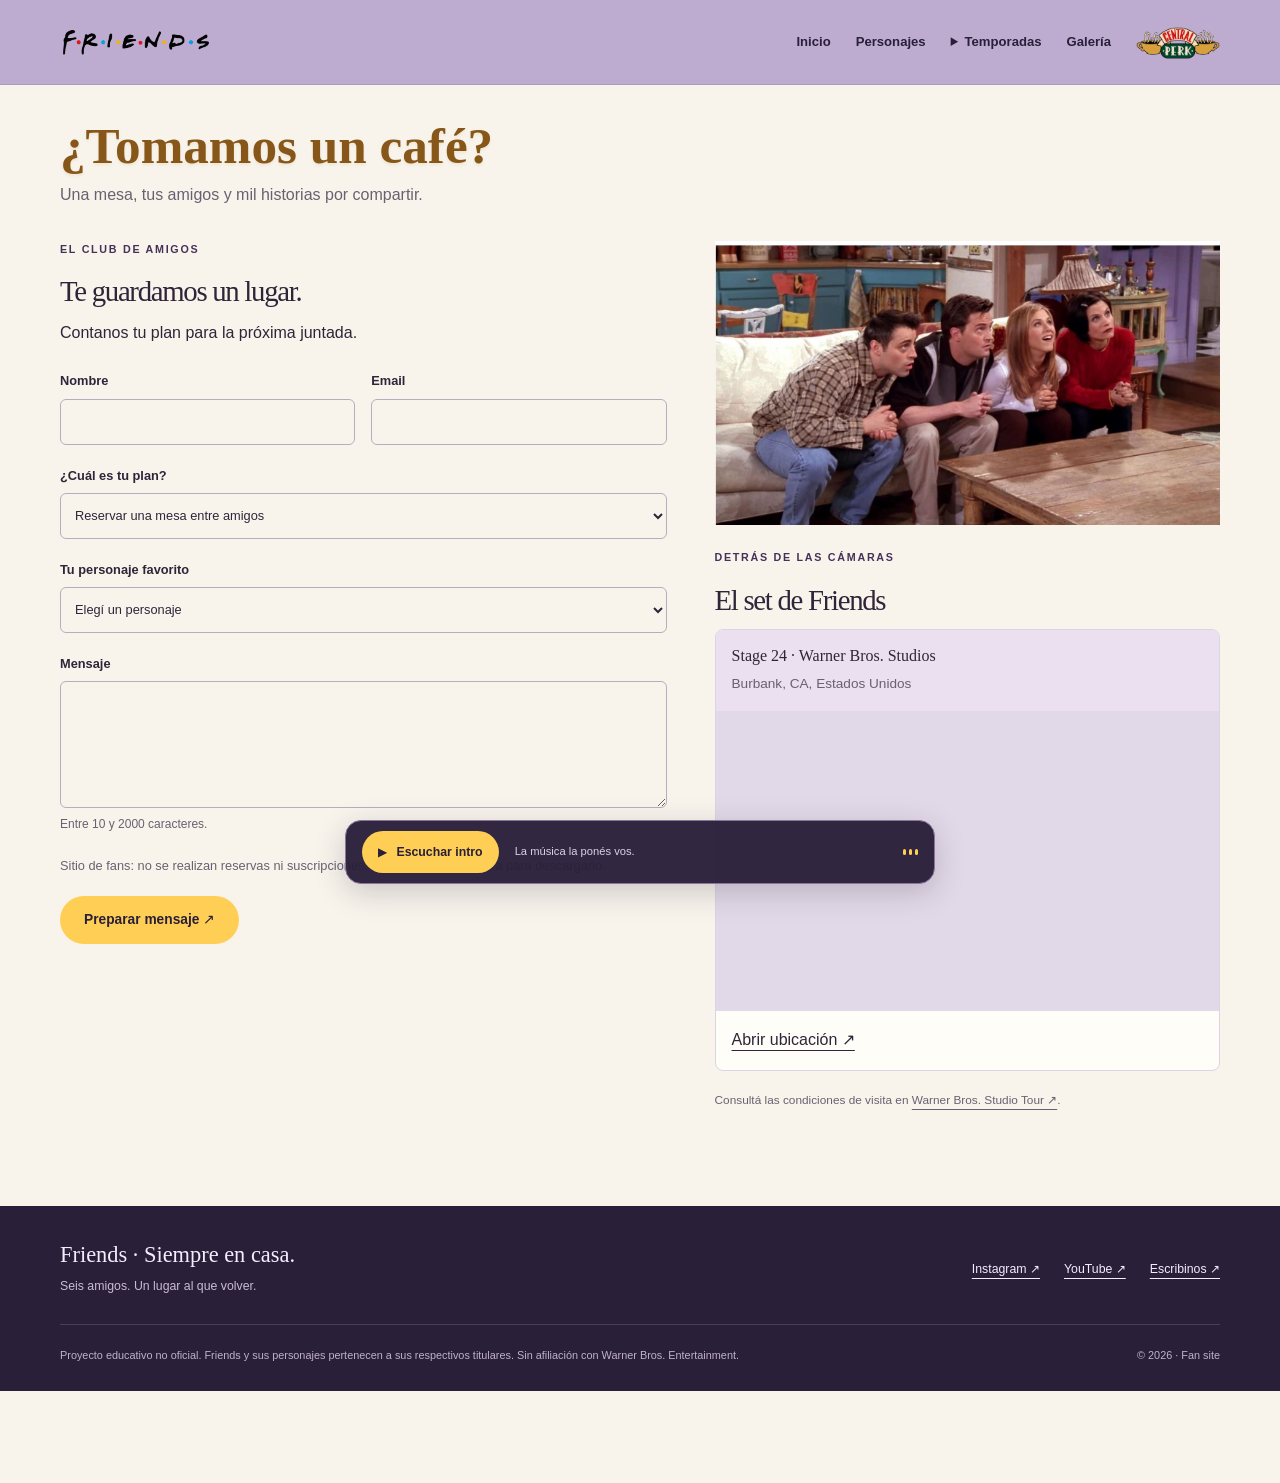
==== contacto.html @ 4688b2fb "Primera version de la pagina Friends" ====
<!doctype html>
<html lang="es-AR">
<head>
<meta charset="UTF-8">
<meta name="viewport" content="width=device-width, initial-scale=1">
<meta name="theme-color" content="#291f39">
<title>¿Tomamos un café? | Friends</title>
<link rel="stylesheet" href="css/estilos.css">
<script defer src="js/data.js"></script>
<script defer src="js/hero.js"></script>
<script defer src="js/gallery.js"></script>
<script defer src="js/cafe.js"></script>
<script defer src="js/audio.js"></script>
<script defer src="js/main.js"></script>
<script defer src="js/script.js"></script>
</head>
<body>
<div class="app ">
<a class="skip-link" href="#contenido">Saltar al contenido</a>
<header class="site-header">
<div class="container header-inner">
<a class="brand" href="index.html" aria-label="Friends, ir al inicio">
<img src="img/home/friends-logo.png" width="2048" height="800" alt="Friends"/>
</a>
<nav id="navegacion" class="navigation " aria-label="Navegación principal">
<a href="index.html">Inicio</a>
<a href="personajes.html">Personajes</a>
<a href="temporadas.html">Temporadas</a>
<a href="galeria.html">Galería</a>
<a class="cafe-nav-link" href="cafe.html" aria-label="Central Perk: ¿Tomamos un café?" aria-current="page">
<img src="img/home/central-perk.png" width="1760" height="880" alt="Central Perk">
</a>
</nav>
<button class="menu-toggle" type="button" aria-label="Abrir menú" aria-expanded="false" aria-controls="navegacion">☰</button>
</div>
</header>
<main id="contenido" tabindex="-1">
<div class="cafe-page container">
<header class="cafe-heading">
<div><h1 id="cafe-title">¿Tomamos un café?</h1>
<p>Una mesa, tus amigos y mil historias por compartir.</p></div>
</header>
<div class="cafe-split">
<section class="club-section" id="formulario" aria-labelledby="form-title">
<span class="eyebrow">El club de amigos</span>
<h2 id="form-title">Te guardamos un lugar.</h2>
<p>Contanos tu plan para la próxima juntada.</p>
<form class="contact-form">
<div class="form-row">
<div class="field"><label for="nombre">Nombre</label><input id="nombre" name="nombre" required minlength="2" maxlength="80" autocomplete="given-name"></div>
<div class="field"><label for="email">Email</label><input id="email" name="email" type="email" required maxlength="150" autocomplete="email"></div>
</div>
<div class="field"><label for="plan">¿Cuál es tu plan?</label>
<select id="plan" name="plan"><option>Reservar una mesa entre amigos</option><option>Sumarme al club de amigos</option><option>Hacer una consulta</option></select></div>
<div class="field"><label for="personaje">Tu personaje favorito</label>
<select id="personaje" name="personaje"><option value="">Elegí un personaje</option><option>Rachel</option><option>Monica</option><option>Phoebe</option><option>Joey</option><option>Chandler</option><option>Ross</option></select></div>
<div class="field"><label for="mensaje">Mensaje</label><textarea id="mensaje" name="mensaje" required minlength="10" maxlength="2000" rows="5" aria-describedby="message-help"></textarea>
<span id="message-help" class="small">Entre 10 y 2000 caracteres.</span></div>
<p class="club-note">Sitio de fans: no se realizan reservas ni suscripciones. Tu mensaje se prepara para descargarlo.</p>
<button class="button" type="submit">Preparar mensaje ↗</button>
<div class="form-status" role="status" tabindex="-1"></div>
</form>
</section>
<aside class="studio-section" aria-labelledby="locations-title">
<figure class="studio-photo"><img src="img/galeria/05-grupo-en-sillon.webp" alt="Los amigos reunidos en el sillón de Central Perk"></figure>
<span class="eyebrow">Detrás de las cámaras</span>
<h2 id="locations-title">El set de Friends</h2>
<div class="map-panel">
<div class="map-heading"><h3>Stage 24 · Warner Bros. Studios</h3><address>Burbank, CA, Estados Unidos</address></div>
<div class="map-embed"><iframe title="Ubicación de Stage 24, Warner Bros. Studios, Burbank" src="https://maps.google.com/maps?q=Stage%2024%20Warner%20Bros.%20Studios%20Burbank%20California&amp;output=embed" height="300" loading="lazy" referrerpolicy="no-referrer-when-downgrade" allowfullscreen></iframe></div>
<div class="map-details"><a href="https://www.google.com/maps/search/?api=1&amp;query=Stage%2024%20Warner%20Bros.%20Studios%20Burbank%20California" target="_blank" rel="noopener noreferrer">Abrir ubicación ↗</a></div>
</div>
<p class="source-note">Consultá las condiciones de visita en <a href="https://www.wbstudiotour.com/" target="_blank" rel="noopener noreferrer">Warner Bros. Studio Tour ↗</a>.</p>
</aside>
</div>
</div>
</main>
<footer class="site-footer">
<div class="container">
<div class="footer-top">
<div>
<p class="site-name">Friends · Siempre en casa.</p>
<p>Seis amigos. Un lugar al que volver.</p>
</div>
<div class="socials" aria-label="Redes sociales">
<a href="https://www.instagram.com/friends/" target="_blank" rel="noopener noreferrer">Instagram ↗</a>
<a href="https://www.youtube.com/@Friends" target="_blank" rel="noopener noreferrer">YouTube ↗</a>
<a href="cafe.html#formulario">Escribinos ↗</a>
</div>
</div>
<div class="footer-bottom">
<p>Proyecto educativo no oficial. Friends y sus personajes pertenecen a sus respectivos titulares. Sin afiliación con Warner Bros. Entertainment.</p>
<span>© 2026 · Fan site</span>
</div>
</div>
</footer>
<aside class="global-player" aria-label="Música de Friends">
<button id="audio-toggle" type="button" aria-pressed="false">
<span aria-hidden="true">▶</span> Escuchar intro</button>
<span class="audio-status" role="status">La música la ponés vos.</span>
<span class="equalizer" aria-hidden="true">
<i>
</i>
<i>
</i>
<i>
</i>
</span>
</aside>
</div>
<noscript>Activá JavaScript para el carrusel, el mapa seleccionable y la música.</noscript>
</body>
</html>
---- css/estilos.css ----
@charset "UTF-8";
/* Personajes y elenco: tarjetas Flexbox. */
.character-list {
  display: flex;
  gap: 28px;
  flex-wrap: wrap;
  padding-bottom: 56px;
}
.character-card {
  flex: 0 1 calc((100% - 56px) / 3);
  min-width: 0;
  background: var(--paper);
  border: 1px solid var(--line);
  border-radius: 5px;
  overflow: hidden;
  scroll-margin-top: 115px;
}
.portrait {
  position: relative;
}
.portrait img {
  width: 100%;
  height: 245px;
  object-fit: contain;
  object-position: center;
  background: #eae5dc;
}
.tag {
  position: absolute;
  bottom: 12px;
  left: 14px;
  background: var(--cream);
  padding: 4px 9px;
  font-size: 0.62rem;
}
.character-copy {
  padding: 23px;
}
.character-copy h3 {
  font-family: Georgia, serif;
  font-size: 1.85rem;
  font-weight: 400;
}
.actor-name {
  color: var(--purple-dark);
  font-size: 0.75rem;
  font-weight: 700;
  margin: 7px 0 16px;
}
.character-copy > p:not(.actor-name) {
  font-size: 0.82rem;
  color: var(--muted);
}
.character-copy .detail {
  padding-top: 14px;
  border-top: 1px solid var(--line);
}
.actor-section {
  background: #eee7f1;
}
.actor-list {
  display: flex;
  flex-wrap: wrap;
  gap: 26px;
  margin-top: 30px;
}
.actor-card {
  flex: 0 1 calc((100% - 52px) / 3);
  border-top: 1px solid #b6a6bf;
  padding-top: 22px;
}
.actor-card h3 {
  font-size: 1.1rem;
  margin-bottom: 14px;
}
.actor-card p {
  font-size: 0.84rem;
  color: #554d5b;
}
.actor-card > a {
  display: inline-block;
  margin-top: 15px;
  font-size: 0.73rem;
}
.credits {
  margin-top: 35px;
  font-size: 0.76rem;
  overflow-wrap: anywhere;
}
.credits summary {
  cursor: pointer;
  font-weight: 700;
}
.credits p {
  margin-top: 12px;
}
.credits li {
  margin-block: 12px;
}
/* Temporadas: todas accesibles por anclas, incluso sin JavaScript. */
.season-jump {
  display: flex;
  flex-wrap: wrap;
  gap: 10px;
  margin: 8px 0 28px;
}
.season-jump a {
  display: flex;
  width: 48px;
  height: 44px;
  align-items: center;
  justify-content: center;
  border: 1px solid var(--line);
  background: var(--paper);
  text-decoration: none;
  font-weight: 600;
  font-size: 0.8rem;
}
.season-jump a:hover {
  background: var(--purple-dark);
  color: white;
}
.season-list {
  display: flex;
  flex-wrap: wrap;
  gap: 24px;
}
.season-card {
  display: flex;
  align-items: flex-start;
  gap: 22px;
  flex: 0 1 calc((100% - 24px) / 2);
  padding: 28px;
  background: var(--paper);
  border: 1px solid var(--line);
  scroll-margin-top: 110px;
}
.season-card:target {
  border-color: var(--purple);
  box-shadow: inset 0 3px var(--yellow);
}
.season-number {
  font:
    2.1rem/1 Georgia,
    serif;
  color: #b9a8c5;
}
.season-card > div {
  min-width: 0;
  flex: 1;
}
.season-card .eyebrow {
  font-size: 0.6rem;
  margin-bottom: 14px;
  letter-spacing: 0.09em;
}
.season-card h3 {
  font-family: Georgia, serif;
  font-size: 1.6rem;
  font-weight: 400;
  margin-bottom: 16px;
}
.season-card p,
.season-card li {
  font-size: 0.83rem;
  color: var(--muted);
}
.season-card ul {
  padding-left: 18px;
  margin: 15px 0;
}
.episode-list {
  font-style: italic;
}

:root {
  --cream: #f8f4ec;
  --paper: #fffdf8;
  --ink: #302439;
  --muted: #6b6070;
  --purple: #83679c;
  --purple-dark: #453158;
  --yellow: #ffce54;
  --line: #ddd3e3;
  --header-height: 84px;
  font-family: "Segoe UI", Arial, sans-serif;
  color: var(--ink);
  background: var(--cream);
  font-synthesis: none;
}
* {
  box-sizing: border-box;
}
html {
  scroll-behavior: smooth;
  scroll-padding-top: calc(var(--header-height) + 20px);
}
body {
  margin: 0;
  font-size: 16px;
  line-height: 1.65;
}
img {
  display: block;
  max-width: 100%;
  height: auto;
}
button,
input,
select,
textarea {
  font: inherit;
}
button,
a {
  touch-action: manipulation;
}
button {
  cursor: pointer;
}
button:disabled {
  cursor: wait;
  opacity: 0.65;
}
a {
  color: inherit;
  text-underline-offset: 5px;
}
h1,
h2,
h3,
h4,
p,
figure {
  margin: 0;
}
h1,
h2 {
  font-family: Georgia, "Times New Roman", serif;
  font-weight: 400;
  letter-spacing: -0.045em;
  line-height: 1.1;
}
h1 {
  font-size: clamp(2.6rem, 5vw, 4.7rem);
}
h2 {
  font-size: clamp(2.1rem, 4vw, 3.4rem);
}
h3 {
  line-height: 1.2;
}
h4 {
  font-size: 0.76rem;
  text-transform: uppercase;
  letter-spacing: 0.1em;
  margin: 22px 0 8px;
}
p + p {
  margin-top: 14px;
}
em {
  font-style: normal;
  color: var(--purple-dark);
}
[hidden] {
  display: none !important;
}
:focus-visible {
  outline: 3px solid #b17200;
  outline-offset: 5px;
}
::selection {
  background: var(--yellow);
  color: var(--ink);
}
main:focus {
  outline: none;
}
.app {
  padding-bottom: 92px;
}
.container {
  width: min(1160px, calc(100% - 64px));
  margin-inline: auto;
}
.eyebrow {
  display: block;
  font-size: 0.67rem;
  font-weight: 750;
  letter-spacing: 0.16em;
  text-transform: uppercase;
  color: var(--purple-dark);
  margin-bottom: 18px;
}
.small {
  font-size: 0.75rem;
}
.button {
  display: inline-flex;
  justify-content: center;
  align-items: center;
  gap: 22px;
  min-height: 48px;
  padding: 12px 24px;
  border: 0;
  border-radius: 999px;
  background: var(--yellow);
  color: #291f39;
  text-decoration: none;
  font-size: 0.86rem;
  font-weight: 750;
  transition:
    background 0.2s,
    transform 0.2s;
}
.button:hover {
  background: #ffdc85;
  transform: translateY(-2px);
}
.text-button {
  border: 0;
  background: transparent;
  color: var(--purple-dark);
  text-decoration: underline;
  text-underline-offset: 5px;
  padding: 10px 0;
}
.page-intro {
  padding: 54px 0 36px;
  max-width: 820px;
}
.page-intro p {
  max-width: 660px;
  color: var(--muted);
  margin-top: 20px;
}
.centered {
  text-align: center;
  max-width: none;
}
.centered p {
  margin-inline: auto;
}
.notice {
  border-left: 3px solid var(--yellow);
  padding: 10px 16px;
  background: #eee6ef;
  margin-bottom: 30px;
  font-size: 0.8rem;
}
.section {
  padding-block: 60px;
}
.section-head {
  display: flex;
  justify-content: space-between;
  gap: 24px;
  align-items: flex-end;
  margin-bottom: 28px;
}
.source-note {
  font-size: 0.74rem;
  color: var(--muted);
  margin: 20px 0 40px;
}
.skip-link {
  position: fixed;
  top: -90px;
  left: 16px;
  padding: 12px;
  background: var(--yellow);
  z-index: 100;
}
.skip-link:focus {
  top: 12px;
}
/* Un solo Header para todas las vistas. */
.site-header {
  position: sticky;
  top: 0;
  z-index: 30;
  background: #bdacd0;
  color: #291f39;
  border-bottom: 1px solid #291f3920;
}
.header-inner {
  min-height: var(--header-height);
  display: flex;
  align-items: center;
  gap: 28px;
}
.brand {
  display: block;
  width: 152px;
  flex-shrink: 0;
}
.brand img {
  width: 100%;
  filter: none;
}
.navigation {
  display: flex;
  align-items: center;
  gap: 25px;
  margin-left: auto;
  font-size: 0.82rem;
  font-weight: 650;
}
.navigation a {
  padding: 24px 0;
  text-decoration: none;
  white-space: nowrap;
}
.navigation a:hover {
  color: #604279;
}
.navigation a[aria-current="page"] {
  text-decoration: underline;
  text-decoration-color: #ffd059;
  text-decoration-thickness: 3px;
  text-underline-offset: 10px;
}
.perk-badge {
  padding-left: 20px;
  border-left: 1px solid #291f3930;
  background: transparent !important;
  flex-shrink: 0;
}
.perk-badge img {
  width: 86px;
  transition: transform 0.2s;
}
.perk-badge:hover img {
  transform: rotate(-4deg) scale(1.04);
}
.menu-toggle {
  display: none;
  border: 1px solid #291f3940;
  background: none;
  color: inherit;
  border-radius: 6px;
  width: 44px;
  height: 44px;
  font-size: 1.4rem;
}
/* El Hero conserva una sola llamada a la acción. */
.home-hero {
  position: relative;
  isolation: isolate;
  min-height: calc(100vh - var(--header-height));
  min-height: calc(100svh - var(--header-height));
  display: flex;
  align-items: flex-end;
  background: #291f39;
  color: white;
  overflow: hidden;
}
.hero-background {
  position: absolute;
  inset: 0;
  width: 100%;
  height: 100%;
  object-fit: cover;
  object-position: top center;
  filter: grayscale(0%);
  transition: filter 1.2s ease-in-out;
  z-index: -2;
}
.is-monochrome .hero-background {
  filter: grayscale(100%);
}
.home-hero::after {
  content: "";
  position: absolute;
  inset: 0;
  background: linear-gradient(0deg, #21172def, #21172d60 36%, transparent 65%);
  z-index: -1;
  pointer-events: none;
}
.hero-copy {
  text-align: center;
  padding: 36px 0 104px;
}
.hero-copy .eyebrow {
  color: #ffde89;
  text-shadow: 0 2px 4px rgba(0, 0, 0, 0.8);
  font-size: 0.63rem;
}
.hero-copy h1 {
  font-size: clamp(2.7rem, 4.7vw, 4.5rem);
  text-shadow: 0 2px 4px rgba(0, 0, 0, 0.8);
}
.hero-copy h1 em {
  color: #ffdc87;
}
.hero-copy p {
  margin-top: 18px;
  font-size: 0.95rem;
  text-shadow: 0 2px 4px rgba(0, 0, 0, 0.8);
}
.hero-cta {
  margin-top: 24px;
}
.hero-copy > * {
  opacity: 0;
  transform: translateY(20px);
  transition:
    opacity 0.8s ease,
    transform 0.8s ease;
}
.hero-copy.is-visible > *,
.hero-copy:focus-within > * {
  opacity: 1;
  transform: translateY(0);
}
.hero-copy > h1 {
  transition-delay: 0.12s;
}
.hero-copy > p {
  transition-delay: 0.26s;
}
.hero-copy > .hero-cta {
  transition-delay: 0.4s;
}
.flying-logo {
  position: fixed;
  z-index: 40;
  left: 50%;
  top: 45%;
  width: clamp(230px, 32vw, 460px);
  height: auto;
  transform: translate(-50%, -50%);
  pointer-events: none;
  filter: none;
}
.series-facts {
  display: flex;
  justify-content: space-around;
  gap: 24px;
  padding: 25px 0;
  font-size: 0.8rem;
  color: var(--muted);
}
.series-facts strong {
  font:
    1.8rem Georgia,
    serif;
  color: var(--purple-dark);
  margin-right: 8px;
}
/* Reproductor raíz: no se desmonta al cambiar de vista. */
.global-player {
  position: fixed;
  bottom: 16px;
  left: 50%;
  transform: translateX(-50%);
  z-index: 45;
  display: flex;
  align-items: center;
  gap: 16px;
  width: min(590px, calc(100% - 32px));
  padding: 10px 16px;
  border: 1px solid #8d739f;
  border-radius: 16px;
  background: #291f39f5;
  box-shadow: 0 8px 30px #21172d35;
  color: white;
}
.global-player button {
  background: var(--yellow);
  border: 0;
  border-radius: 999px;
  color: #291f39;
  font-weight: 750;
  font-size: 0.77rem;
  min-height: 42px;
  padding: 9px 16px;
  white-space: nowrap;
}
.global-player button > span {
  margin-right: 6px;
}
.audio-status {
  font-size: 0.7rem;
  line-height: 1.35;
  color: #ddd1e5;
  flex: 1;
}
.equalizer {
  display: flex;
  align-items: center;
  gap: 3px;
  height: 22px;
}
.equalizer i {
  width: 3px;
  height: 6px;
  background: var(--yellow);
  border-radius: 2px;
}
.equalizer.playing i {
  animation: sound 0.8s ease-in-out infinite alternate;
}
.equalizer i:nth-child(2) {
  animation-delay: 0.3s;
}
.equalizer i:nth-child(3) {
  animation-delay: 0.5s;
}
@keyframes sound {
  to {
    height: 21px;
  }
}
/* Marco estático: sólo la imagen interior cambia. */
.gallery-page {
  width: 100vw;
  max-width: 100%;
  margin: 0;
  background: #72539c;
  color: #fff;
  min-height: calc(100svh - var(--header-height));
  display: flex;
  flex-direction: column;
  justify-content: center;
  padding-bottom: 56px;
}
.memory-carousel {
  width: min(100%, 920px);
  margin: auto;
}
.marco-foto {
  position: relative;
  display: block;
  padding: 0;
  border: 0;
  overflow: hidden;
}
.memory-frame {
  position: relative;
  width: min(
    calc(100% - 112px),
    760px,
    max(0px, calc(100svh - var(--header-height) - 160px))
  );
  margin-inline: auto;
  aspect-ratio: 390/388;
  background: #72539c;
  border-radius: 20px;
  border: 0;
  box-shadow: none;
}
.frame-art {
  position: absolute;
  width: 140%;
  max-width: none;
  height: 140%;
  left: -20%;
  top: -20%;
  object-fit: contain;
  pointer-events: none;
  z-index: 2;
}
.memory-window {
  position: absolute;
  left: 26.76%;
  top: 20.04%;
  width: 43.96%;
  height: 62.58%;
  background: transparent;
  border-radius: 3%;
  overflow: hidden;
  z-index: 3;
  pointer-events: none;
}
.marco-foto .memory-window img,
.marco-foto .memory-slide {
  display: block;
  width: 100%;
  height: 100%;
  object-fit: cover;
  object-position: center;
  border-radius: inherit;
  background: transparent;
}
#carousel-image {
  position: absolute;
  inset: 0;
  width: 100%;
  height: 100%;
  object-fit: cover;
  object-position: center;
}
.memory-slide {
  animation: photo-in 0.4s ease;
  transition: opacity 0.6s ease-in-out;
}
.memory-slide.fade-out,
.lightbox-slide.fade-out {
  opacity: 0;
}
@keyframes photo-in {
  from {
    opacity: 0.25;
  }
  to {
    opacity: 1;
  }
}
.carousel-controls {
  display: flex;
  align-items: center;
  justify-content: space-between;
  gap: 16px;
  margin-top: 20px;
}
.carousel-controls button {
  width: 46px;
  height: 46px;
  border: 1px solid #b6a2c5;
  border-radius: 50%;
  background: transparent;
  color: var(--purple-dark);
  flex-shrink: 0;
}
.carousel-controls p {
  text-align: center;
  font-size: 0.84rem;
}
.carousel-controls button:hover {
  background: var(--purple-dark);
  color: white;
}
.carousel-actions {
  display: flex;
  justify-content: center;
  gap: 24px;
  margin-block: 10px 24px;
}
.carousel-actions button {
  background: none;
  border: 0;
  border-bottom: 1px solid #a68db5;
  color: var(--purple-dark);
  padding: 8px 0;
  min-height: 44px;
  font-size: 0.77rem;
}
.scene-index {
  display: grid;
  grid-template-columns: repeat(3, 1fr);
  gap: 10px;
}
.scene-index button {
  text-align: left;
  background: #eee6f2;
  border: 1px solid transparent;
  border-radius: 9px;
  padding: 12px;
  color: var(--purple-dark);
  font-size: 0.7rem;
}
.scene-index span {
  display: block;
  font-size: 0.75rem;
  margin-top: 4px;
}
.scene-index button[aria-pressed="true"] {
  border-color: #83679c;
  background: #e3d5ec;
}
.modal-open {
  overflow: hidden;
}
.lightbox {
  position: fixed;
  inset: 0;
  border: 0;
  padding: 0;
  background: transparent;
  color: white;
  width: 100vw;
  height: 100dvh;
  max-width: 100vw;
  max-height: 100dvh;
  margin: auto;
}
.lightbox::backdrop {
  background: #1b1329ed;
}
.lightbox[open] {
  display: flex;
  align-items: center;
  justify-content: center;
}
.lightbox figure {
  position: relative;
  margin: 0;
  pointer-events: none;
}
.modal-img {
  width: auto;
  height: auto;
  max-width: 85vw;
  max-height: 85vh;
  object-fit: contain;
  margin: auto;
  display: block;
  border-radius: 8px;
  pointer-events: auto;
}
.lightbox figcaption {
  position: absolute;
  top: 100%;
  left: 0;
  width: 100%;
  margin-top: 8px;
  text-align: center;
  font-size: 0.85rem;
}
.lightbox button {
  position: fixed;
  width: 44px;
  height: 44px;
  border: 1px solid #ffffff60;
  border-radius: 50%;
  background: #291f39;
  color: white;
  font-size: 1.4rem;
}
.lightbox-close {
  top: 16px;
  right: 16px;
}
.lightbox-prev {
  top: 50%;
  transform: translateY(-50%);
  left: 12px;
}
.lightbox-next {
  top: 50%;
  transform: translateY(-50%);
  right: 12px;
}
/* Café, mapa y contacto comparten una vista. */
.cafe-intro {
  display: grid;
  grid-template-columns: 1.35fr 1fr;
  gap: 70px;
  align-items: center;
  padding-block: 64px;
}
.cafe-intro h1 {
  font-size: clamp(3.2rem, 6vw, 5.2rem);
}
.cafe-intro .lead {
  font-size: 1.24rem;
  font-weight: 600;
  color: var(--purple-dark);
  margin-top: 24px;
  line-height: 1.4;
}
.cafe-intro p:not(.lead) {
  color: var(--muted);
  font-size: 0.92rem;
  max-width: 530px;
}
.cafe-intro .button {
  margin-top: 26px;
}
.cafe-photo {
  padding: 16px;
  background: #e7ddee;
  border-radius: 150px 150px 18px 18px;
  transform: rotate(2deg);
}
.cafe-photo img {
  width: 100%;
  aspect-ratio: 280/271;
  object-fit: contain;
  border-radius: 140px 140px 8px 8px;
}
.cafe-photo figcaption {
  font-size: 0.68rem;
  color: var(--purple-dark);
  padding: 16px 10px 2px;
  text-align: center;
}
.cafe-locations {
  padding-top: 26px;
}
.region-controls {
  display: flex;
  gap: 8px;
  flex-shrink: 0;
}
.region-controls button {
  min-height: 44px;
  padding: 8px 18px;
  border: 1px solid #b6a2c5;
  background: transparent;
  color: var(--purple-dark);
  border-radius: 999px;
  font-size: 0.8rem;
}
.region-controls button[aria-pressed="true"] {
  background: var(--purple-dark);
  color: white;
}
.map-layout {
  display: grid;
  grid-template-columns: 330px minmax(0, 1fr);
  gap: 24px;
  align-items: start;
}
.place-list {
  display: flex;
  flex-direction: column;
  gap: 12px;
}
.place-option {
  padding: 22px;
  text-align: left;
  background: var(--paper);
  border: 1px solid var(--line);
  border-radius: 12px;
  color: var(--ink);
}
.place-option.is-selected {
  border-color: #77538e;
  box-shadow: inset 4px 0 #77538e;
}
.place-option .eyebrow {
  font-size: 0.57rem;
  margin-bottom: 8px;
}
.place-option strong {
  display: block;
  font-size: 1.05rem;
  line-height: 1.3;
}
.place-option > span:last-child {
  display: block;
  font-size: 0.75rem;
  margin-top: 10px;
  color: var(--muted);
}
.map-panel {
  border: 1px solid var(--line);
  border-radius: 16px;
  overflow: hidden;
  background: var(--paper);
}
.map-heading {
  padding: 20px 24px;
  background: #eae0ef;
}
.map-heading h3 {
  font:
    1.5rem/1.2 Georgia,
    serif;
}
.map-heading address {
  font-style: normal;
  font-size: 0.78rem;
  color: var(--muted);
  margin-top: 8px;
}
.map-embed {
  position: relative;
  height: 330px;
  background: #e2d9e8;
}
.map-embed iframe {
  width: 100%;
  height: 100%;
  border: 0;
  position: relative;
  z-index: 1;
}
.map-loading {
  position: absolute;
  inset: 30% 10% auto;
  font-size: 0.8rem;
  color: var(--muted);
  text-align: center;
}
.map-details {
  padding: 22px 24px;
}
.map-details p {
  font-size: 0.87rem;
  color: var(--muted);
}
.cafe-links {
  display: flex;
  gap: 24px;
  margin-top: 18px;
  flex-wrap: wrap;
  font-size: 0.8rem;
}
.contact-section {
  display: grid;
  grid-template-columns: 1fr 1.3fr;
  gap: 60px;
  padding-block: 44px 70px;
  border-top: 1px solid var(--line);
}
.contact-section > div > p {
  font-size: 0.9rem;
  color: var(--muted);
  margin-top: 20px;
}
.contact-section .form-note {
  border-left: 3px solid var(--yellow);
  padding-left: 16px;
  font-size: 0.8rem;
}
.contact-form {
  padding: 28px;
  background: var(--paper);
  border: 1px solid var(--line);
  border-radius: 16px;
  min-width: 0;
}
.form-row {
  display: flex;
  gap: 16px;
}
.field {
  display: flex;
  flex-direction: column;
  gap: 7px;
  min-width: 0;
  flex: 1;
  margin-bottom: 20px;
  font-size: 0.8rem;
  font-weight: 650;
}
.field input,
.field textarea,
.field select {
  width: 100%;
  min-width: 0;
  min-height: 46px;
  border: 1px solid #b9acbf;
  border-radius: 6px;
  padding: 10px;
  background: var(--cream);
  color: var(--ink);
  font-weight: 400;
}
.field textarea {
  resize: vertical;
}
.field .small {
  color: var(--muted);
  font-weight: 400;
}
fieldset {
  padding: 16px;
  border: 1px solid var(--line);
  border-radius: 8px;
  margin: 0 0 20px;
  min-width: 0;
}
legend {
  font-size: 0.85rem;
  font-weight: 700;
  padding-inline: 6px;
}
.form-status {
  font-size: 0.82rem;
  color: var(--purple-dark);
}
.form-status:not(:empty) {
  padding-top: 18px;
}
.form-status:empty {
  display: none;
}
.site-footer {
  background: #291f39;
  color: #f5ecfc;
  padding: 36px 0 26px;
}
.footer-top,
.footer-bottom {
  display: flex;
  justify-content: space-between;
  gap: 28px;
}
.site-name {
  font:
    1.4rem Georgia,
    serif;
}
.footer-top p + p {
  font-size: 0.77rem;
  color: #cbbbd6;
  margin-top: 8px;
}
.socials {
  display: flex;
  gap: 24px;
  align-items: center;
  font-size: 0.77rem;
}
.footer-bottom {
  border-top: 1px solid #ffffff25;
  padding-top: 22px;
  margin-top: 28px;
  font-size: 0.68rem;
  color: #c1b1cc;
}
.footer-bottom p {
  max-width: 790px;
}
.footer-bottom > span {
  white-space: nowrap;
}
@media (max-width: 1100px) {
  .navigation {
    gap: 17px;
  }
  .header-inner {
    gap: 20px;
  }
  .brand {
    width: 140px;
  }
  .perk-badge {
    padding-left: 14px;
  }
  .perk-badge img {
    width: 76px;
  }
  .cafe-intro {
    gap: 40px;
  }
  .map-layout {
    grid-template-columns: 290px minmax(0, 1fr);
  }
  .contact-section {
    gap: 32px;
  }
}
@media (max-width: 980px) {
  :root {
    --header-height: 72px;
  }
  .container {
    width: calc(100% - 40px);
  }
  .navigation {
    display: none;
    position: absolute;
    top: var(--header-height);
    left: 0;
    right: 0;
    flex-direction: column;
    align-items: stretch;
    gap: 0;
    margin: 0;
    padding: 14px 20px;
    background: #bdacd0;
    max-height: calc(100dvh - var(--header-height));
    overflow: auto;
    border-bottom: 1px solid #291f3920;
  }
  .navigation.is-open {
    display: flex;
  }
  .navigation a {
    padding: 12px;
  }
  .menu-toggle {
    display: block;
    flex-shrink: 0;
  }
  .perk-badge {
    margin-left: auto;
    padding-left: 0;
    border: 0;
  }
  .character-card {
    flex-basis: calc((100% - 28px) / 2);
  }
  .actor-card {
    flex-basis: calc((100% - 26px) / 2);
  }
  .season-card {
    flex-basis: 100%;
  }
  .section-head {
    flex-wrap: wrap;
  }
  .cafe-intro {
    gap: 32px;
  }
  .contact-section {
    grid-template-columns: 1fr;
  }
  .contact-section > div {
    max-width: 650px;
  }
}
@media (max-width: 650px) {
  .container {
    width: calc(100% - 32px);
  }
  .header-inner {
    gap: 18px;
  }
  .brand {
    width: 125px;
  }
  .perk-badge img {
    width: 65px;
  }
  .hero-copy {
    padding: 34px 0 110px;
  }
  .hero-copy .eyebrow {
    font-size: 0.52rem;
    letter-spacing: 0.11em;
  }
  .hero-copy h1 {
    font-size: 2.8rem;
  }
  .hero-copy p {
    font-size: 0.82rem;
  }
  .hero-cta {
    font-size: 0.78rem;
    padding-inline: 20px;
  }
  .series-facts {
    font-size: 0.64rem;
    gap: 8px;
    justify-content: space-between;
  }
  .series-facts strong {
    font-size: 1.3rem;
    margin-right: 4px;
  }
  .global-player {
    bottom: 10px;
    width: calc(100% - 20px);
    gap: 10px;
    padding: 8px 10px;
  }
  .global-player button {
    font-size: 0.71rem;
    padding-inline: 12px;
  }
  .audio-status {
    font-size: 0.64rem;
  }
  .equalizer {
    display: none;
  }
  .page-intro {
    padding: 38px 0 28px;
  }
  .page-intro h1 {
    font-size: 2.7rem;
  }
  .page-intro p {
    font-size: 0.9rem;
  }
  .memory-frame {
    border-radius: 12px;
  }
  .carousel-controls {
    gap: 10px;
  }
  .carousel-controls p {
    font-size: 0.73rem;
  }
  .carousel-controls button {
    width: 44px;
    height: 44px;
  }
  .scene-index {
    grid-template-columns: repeat(2, 1fr);
  }
  .carousel-actions {
    gap: 20px;
  }
  .lightbox-prev {
    left: 0;
  }
  .lightbox-next {
    right: 0;
  }
  .cafe-intro {
    grid-template-columns: 1fr;
    padding: 40px 0;
    gap: 30px;
  }
  .cafe-intro h1 {
    font-size: 3.7rem;
  }
  .cafe-intro .lead {
    font-size: 1.1rem;
  }
  .cafe-photo {
    width: min(340px, 90%);
    justify-self: center;
  }
  .cafe-locations {
    padding-top: 16px;
  }
  .region-controls {
    width: 100%;
  }
  .region-controls button {
    flex: 1;
  }
  .map-layout {
    grid-template-columns: 1fr;
  }
  .place-list {
    gap: 10px;
  }
  .place-option {
    padding: 16px;
  }
  .map-embed {
    height: 300px;
  }
  .map-details,
  .map-heading {
    padding: 18px;
  }
  .contact-section {
    padding-block: 30px 44px;
    gap: 26px;
  }
  .contact-form {
    padding: 20px;
  }
  .form-row {
    flex-direction: column;
    gap: 0;
  }
  .character-card,
  .actor-card {
    flex-basis: 100%;
  }
  .character-copy {
    padding: 23px;
  }
  .portrait img {
    height: 280px;
  }
  .season-card {
    padding: 22px 18px;
    gap: 14px;
  }
  .season-jump {
    gap: 8px;
  }
  .season-jump a {
    width: 44px;
  }
  .section {
    padding-block: 40px;
  }
  .footer-top,
  .footer-bottom {
    flex-direction: column;
    gap: 22px;
  }
  .socials {
    flex-wrap: wrap;
    gap: 20px;
  }
  .footer-bottom > span {
    white-space: normal;
  }
}
@media (max-height: 650px) and (min-width: 651px) {
  .hero-copy {
    padding: 26px 0 100px;
  }
  .hero-copy h1 {
    font-size: 2.5rem;
  }
  .hero-copy .eyebrow {
    margin-bottom: 10px;
  }
  .hero-copy p {
    margin-top: 12px;
  }
  .hero-cta {
    margin-top: 16px;
  }
}
@media (prefers-reduced-motion: reduce) {
  html {
    scroll-behavior: auto;
  }
  *,
  *::before,
  *::after {
    animation: none !important;
    transition: none !important;
  }
  .hero-copy > * {
    opacity: 1;
    transform: none;
  }
  .flying-logo {
    display: none !important;
  }
}

/* Atributos semánticos también dentro de componentes con display propio. */
[hidden] {
  display: none !important;
}

.gallery-page .page-intro {
  padding-block: 10px;
  margin-block: 0;
}
.gallery-page .page-intro h1 {
  font-size: 1.1rem;
  line-height: 1.4;
  margin: 0;
  letter-spacing: 0;
}
.gallery-page .carousel-controls {
  margin-top: 10px;
}
.season-filter {
  display: grid;
  gap: 8px;
  max-width: 360px;
  margin: 0 0 24px;
}
.season-filter label {
  font-weight: 600;
}
.season-filter select {
  width: 100%;
  padding: 12px;
  border: 1px solid var(--purple);
  border-radius: 8px;
  background: var(--paper);
  color: var(--ink);
}
.quiz-form {
  max-width: 650px;
  margin-block: 28px;
}
.quiz-form fieldset {
  display: grid;
  gap: 10px;
}
.quiz-form input {
  width: auto;
}

.season-dropdown {
  position: relative;
}
.season-dropdown summary {
  cursor: pointer;
  padding-block: 24px;
}
.season-dropdown[aria-current="page"] summary {
  text-decoration: underline;
  text-decoration-color: var(--yellow);
  text-underline-offset: 10px;
}
.season-options {
  position: absolute;
  top: 100%;
  left: -16px;
  min-width: 180px;
  padding: 8px;
  background: var(--paper);
  border: 1px solid var(--line);
  border-radius: 6px;
  box-shadow: 0 8px 24px #291f3920;
  max-height: 65svh;
  overflow-y: auto;
}
.navigation .season-options a {
  display: block;
  padding: 9px 12px;
}
.home-hero {
  min-height: calc(100svh - var(--header-height) - 64px);
}
.home-hero .hero-copy h1 {
  font-size: 2rem;
  letter-spacing: 0;
  white-space: nowrap;
}
.cafe-heading {
  display: flex;
  align-items: center;
  gap: 28px;
  padding-block: 32px;
}
.cafe-heading h1 {
  font-family: Georgia, "Times New Roman", serif;
  font-size: 3.2rem;
  font-weight: 700;
  line-height: 1.12;
  letter-spacing: 0;
  color: #875719;
  text-shadow: 0 2px 3px #bd924b26;
}
.cafe-heading p {
  margin-top: 8px;
  color: var(--muted);
}
.cafe-split {
  display: grid;
  grid-template-columns: minmax(0, 1.2fr) minmax(0, 1fr);
  gap: 48px;
  padding-bottom: 56px;
  align-items: start;
}
.cafe-split h2 {
  font-size: 1.8rem;
  margin-block: 8px 12px;
}
.cafe-split .contact-form {
  margin-top: 24px;
  padding: 0;
  background: transparent;
  border: 0;
  border-radius: 0;
}
.club-note {
  font-size: 0.8rem;
  color: var(--muted);
  margin-bottom: 20px;
}
.studio-photo {
  margin: 0 0 24px;
}
.studio-photo img {
  width: 100%;
  height: auto;
  display: block;
}
.studio-section .map-panel {
  border-radius: 8px;
}
.studio-section .map-embed,
.studio-section iframe {
  height: 300px;
  width: 100%;
  display: block;
}
.studio-section .map-heading,
.studio-section .map-details {
  padding: 16px;
}
.studio-section h3 {
  font-size: 1rem;
}
.studio-section address {
  font-size: 0.85rem;
}
@media (max-width: 980px) {
  .season-dropdown summary {
    padding: 12px;
  }
  .season-options {
    position: static;
    box-shadow: none;
    margin-inline: 12px;
  }
  .home-hero .hero-copy h1 {
    font-size: 1.4rem;
  }
  .cafe-split {
    gap: 28px;
  }
}
@media (max-width: 650px) {
  .home-hero .hero-copy h1 {
    font-size: 0.9rem;
  }
  .cafe-heading {
    flex-direction: column;
    text-align: center;
    gap: 12px;
  }
  .cafe-heading h1 {
    font-size: 2rem;
  }
  .cafe-split {
    grid-template-columns: minmax(0, 1fr);
  }
}
@media (max-width: 360px) {
  .home-hero .hero-copy h1 {
    font-size: 0.75rem;
  }
}

.navigation .cafe-nav-link {
  display: flex;
  align-items: center;
  justify-content: center;
  width: 84px;
  height: 50px;
  padding: 0;
  background: transparent !important;
  border: 0;
  border-radius: 8px;
  flex-shrink: 0;
  transition:
    background 0.3s ease,
    transform 0.3s ease;
}
.navigation .cafe-nav-link:hover {
  background: transparent !important;
  color: inherit;
  transform: scale(1.08);
}
.cafe-nav-link img {
  width: 100%;
  height: auto;
  object-fit: contain;
  flex-shrink: 0;
}
.memory-frame {
  cursor: zoom-in;
}
.memory-frame:focus-visible {
  outline: 3px solid #875719;
  outline-offset: 5px;
}
.gallery-stage {
  position: relative;
}
.gallery-arrow {
  position: absolute;
  top: 50%;
  transform: translateY(-50%);
  width: 44px;
  height: 44px;
  border: 1px solid #ffdf83;
  border-radius: 50%;
  color: #302344;
  background: #ffdf83;
  font-size: 1.4rem;
  cursor: pointer;
}
.gallery-prev {
  left: 8px;
}
.gallery-next {
  right: 8px;
}
.gallery-page .page-intro p,
.gallery-page .eyebrow {
  color: #fff3cd;
}
.gallery-page .carousel-controls {
  justify-content: center;
  padding-inline: 16px;
}
.gallery-page .carousel-actions button {
  color: white;
  border-color: #ffdf83;
}
.gallery-page .scene-index {
  margin-inline: 16px;
}
.season-list .season-card {
  display: grid;
  grid-template-columns: minmax(0, 1fr) minmax(0, 1fr);
  flex-basis: 100%;
  width: 100%;
  gap: 36px;
  padding: 28px 0;
  border: 0;
  border-top: 1px solid var(--line);
  background: transparent;
}
.season-copy .season-number {
  display: block;
  margin-bottom: 16px;
}
.season-media {
  min-width: 0;
  margin: 0;
}
.season-video {
  aspect-ratio: 16 / 9;
  overflow: hidden;
  border-radius: 12px;
  background: #201a25;
  box-shadow: 0 8px 24px #30243920;
}
.season-video img {
  display: block;
  width: 100%;
  height: 100%;
  object-fit: cover;
}
.season-media figcaption {
  margin-top: 12px;
  font-size: 0.8rem;
  color: var(--muted);
}
.season-video-link {
  margin-top: 16px;
  max-width: 100%;
  text-align: center;
  white-space: normal;
}
@media (max-width: 760px) {
  .season-list .season-card {
    grid-template-columns: minmax(0, 1fr);
    gap: 24px;
  }
}
@media (max-width: 980px) {
  .header-inner .menu-toggle {
    margin-left: auto;
  }
  .navigation .cafe-nav-link {
    white-space: normal;
  }
}
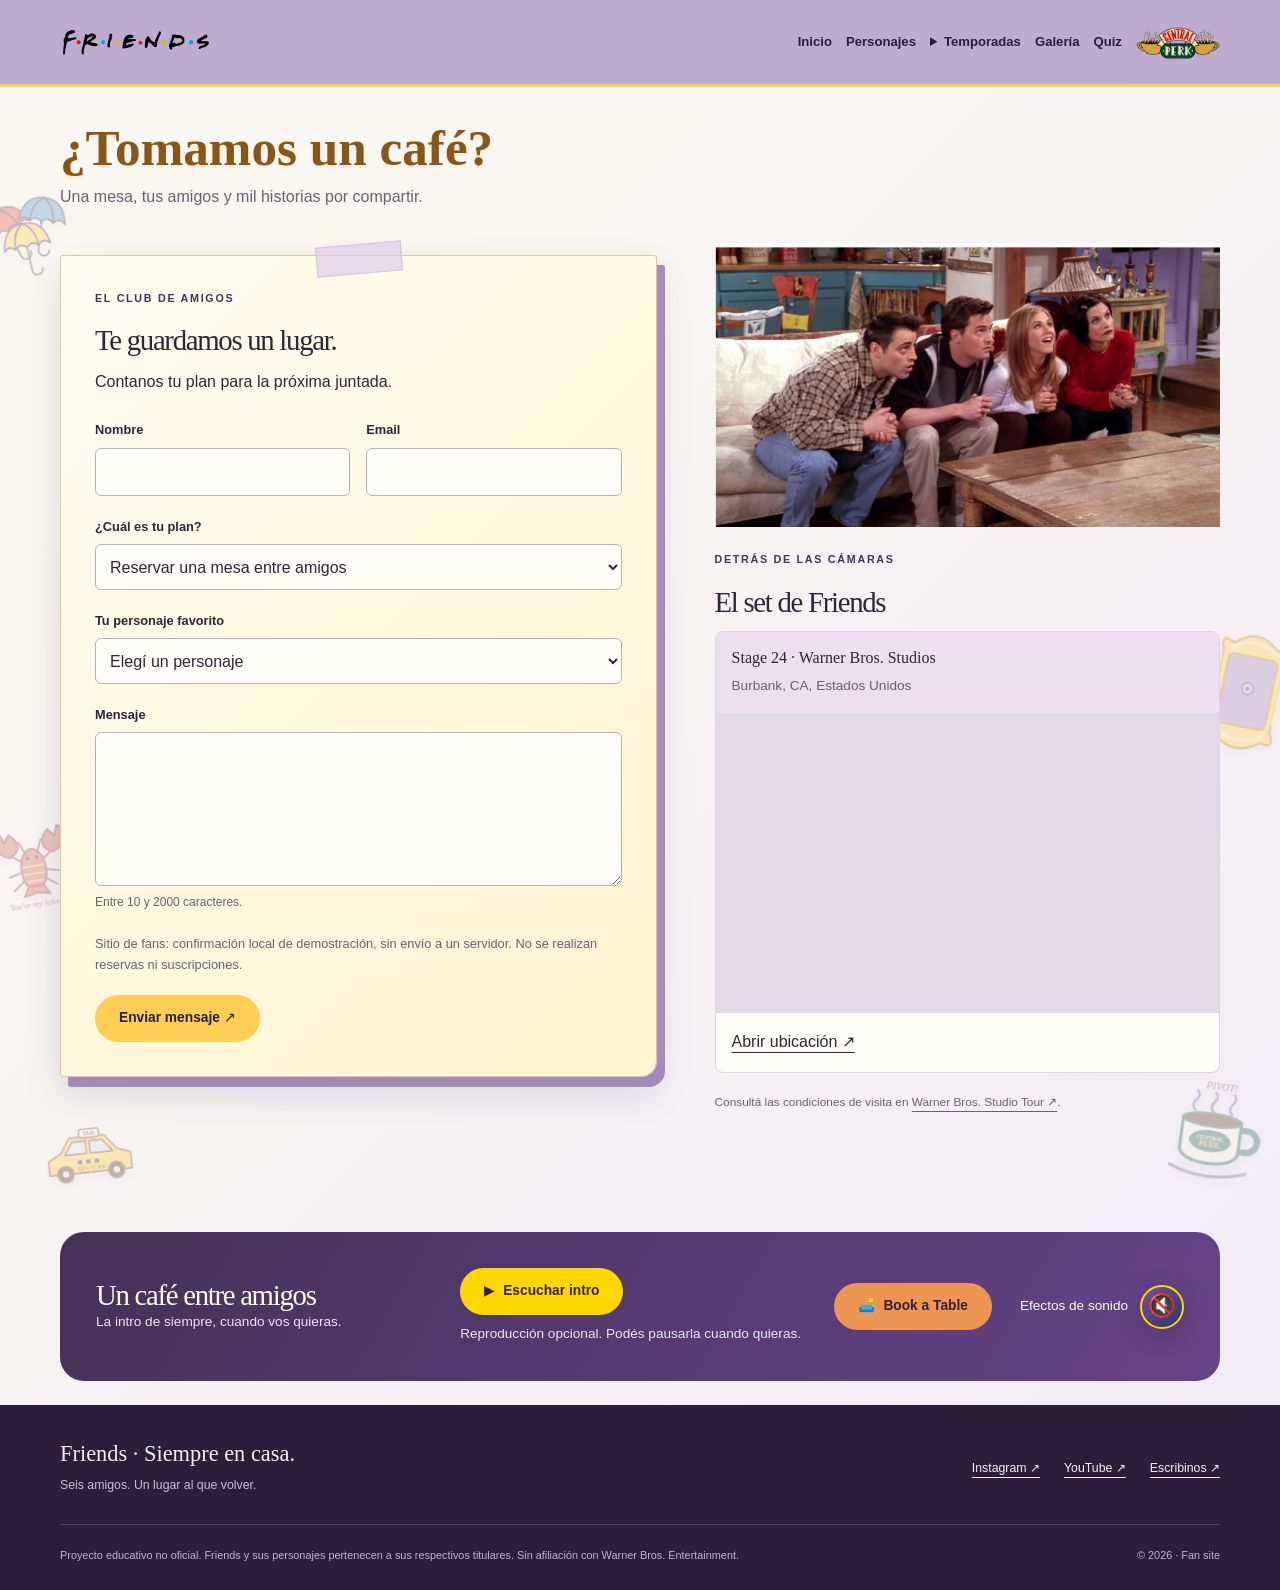
==== commit 5f399026: "Limpieza final del proyecto" ====
--- a/contacto.html
+++ b/contacto.html
@@ -9,25 +9,30 @@
 <script defer src="js/data.js"></script>
 <script defer src="js/hero.js"></script>
 <script defer src="js/gallery.js"></script>
-<script defer src="js/cafe.js"></script>
+<script defer src="js/audioManager.js"></script>
 <script defer src="js/audio.js"></script>
+<script defer src="js/quiz.js"></script>
+<script defer src="js/contacto.js"></script>
+<script defer src="js/personajes.js"></script>
 <script defer src="js/main.js"></script>
+<script defer src="js/visualEffects.js"></script>
 <script defer src="js/script.js"></script>
 </head>
 <body>
-<div class="app ">
+<div class="app">
 <a class="skip-link" href="#contenido">Saltar al contenido</a>
 <header class="site-header">
 <div class="container header-inner">
 <a class="brand" href="index.html" aria-label="Friends, ir al inicio">
 <img src="img/home/friends-logo.png" width="2048" height="800" alt="Friends"/>
 </a>
-<nav id="navegacion" class="navigation " aria-label="Navegación principal">
+<nav id="navegacion" class="navigation" aria-label="Navegación principal">
 <a href="index.html">Inicio</a>
 <a href="personajes.html">Personajes</a>
 <a href="temporadas.html">Temporadas</a>
 <a href="galeria.html">Galería</a>
-<a class="cafe-nav-link" href="cafe.html" aria-label="Central Perk: ¿Tomamos un café?" aria-current="page">
+<a href="quiz.html">Quiz</a>
+<a class="cafe-nav-link" href="contacto.html#formulario" aria-label="Central Perk: contacto y reservas" aria-current="page">
 <img src="img/home/central-perk.png" width="1760" height="880" alt="Central Perk">
 </a>
 </nav>
@@ -35,17 +40,25 @@
 </div>
 </header>
 <main id="contenido" tabindex="-1">
+
+<div class="theme-decorations" aria-hidden="true">
+<img class="theme-sticker sticker-umbrellas" src="img/stickers/umbrellas.svg" alt="" width="180" height="180" loading="lazy" decoding="async">
+<img class="theme-sticker sticker-frame" src="img/stickers/frame.svg" alt="" width="180" height="180" loading="lazy" decoding="async">
+<img class="theme-sticker sticker-taxi" src="img/stickers/taxi.svg" alt="" width="180" height="180" loading="lazy" decoding="async">
+<img class="theme-sticker sticker-coffee" src="img/stickers/coffee.svg" alt="" width="180" height="180" loading="lazy" decoding="async">
+<img class="theme-sticker sticker-lobster" src="img/stickers/lobster.svg" alt="" width="180" height="180" loading="lazy" decoding="async">
+</div>
 <div class="cafe-page container">
 <header class="cafe-heading">
 <div><h1 id="cafe-title">¿Tomamos un café?</h1>
 <p>Una mesa, tus amigos y mil historias por compartir.</p></div>
 </header>
 <div class="cafe-split">
-<section class="club-section" id="formulario" aria-labelledby="form-title">
+<section class="club-section contact-note" id="formulario" aria-labelledby="form-title">
 <span class="eyebrow">El club de amigos</span>
 <h2 id="form-title">Te guardamos un lugar.</h2>
 <p>Contanos tu plan para la próxima juntada.</p>
-<form class="contact-form">
+<form id="contact-form" class="contact-form">
 <div class="form-row">
 <div class="field"><label for="nombre">Nombre</label><input id="nombre" name="nombre" required minlength="2" maxlength="80" autocomplete="given-name"></div>
 <div class="field"><label for="email">Email</label><input id="email" name="email" type="email" required maxlength="150" autocomplete="email"></div>
@@ -56,10 +69,18 @@
 <select id="personaje" name="personaje"><option value="">Elegí un personaje</option><option>Rachel</option><option>Monica</option><option>Phoebe</option><option>Joey</option><option>Chandler</option><option>Ross</option></select></div>
 <div class="field"><label for="mensaje">Mensaje</label><textarea id="mensaje" name="mensaje" required minlength="10" maxlength="2000" rows="5" aria-describedby="message-help"></textarea>
 <span id="message-help" class="small">Entre 10 y 2000 caracteres.</span></div>
-<p class="club-note">Sitio de fans: no se realizan reservas ni suscripciones. Tu mensaje se prepara para descargarlo.</p>
-<button class="button" type="submit">Preparar mensaje ↗</button>
+<p class="club-note">Sitio de fans: confirmación local de demostración, sin envío a un servidor. No se realizan reservas ni suscripciones.</p>
+<button class="button contact-submit" type="submit"><svg class="success-check" viewBox="0 0 24 24" aria-hidden="true" focusable="false"><path d="M5 12l4 4L19 6" pathLength="1"/></svg><span class="submit-label" aria-live="polite">Enviar mensaje &#8599;</span></button>
 <div class="form-status" role="status" tabindex="-1"></div>
 </form>
+<dialog id="contact-success" class="contact-dialog" aria-labelledby="contact-success-title" aria-describedby="contact-success-copy">
+<span class="eyebrow">Central Perk · El club de amigos</span>
+<h2 id="contact-success-title">&#161;Mensaje recibido!</h2>
+<p id="contact-success-copy">T&#237;tulo del episodio: 'El de la persona que nos contact&#243;'</p>
+<p class="small">Confirmación de demostración: el mensaje se validó en tu navegador; no se envió a un servidor.</p>
+<p class="contact-countdown">Esta ventana se cierra en <span data-countdown>5</span> segundos.</p>
+<button class="button" type="button" autofocus>Volver a Central Perk</button>
+</dialog>
 </section>
 <aside class="studio-section" aria-labelledby="locations-title">
 <figure class="studio-photo"><img src="img/galeria/05-grupo-en-sillon.webp" alt="Los amigos reunidos en el sillón de Central Perk"></figure>
@@ -75,6 +96,15 @@
 </div>
 </div>
 </main>
+<section class="audio-banner container" aria-label="Un momento en Central Perk">
+<div class="audio-copy"><h2>Un caf&#233; entre amigos</h2><p>La intro de siempre, cuando vos quieras.</p></div>
+<div class="audio-controls">
+<button id="audio-toggle" class="button intro-player" type="button" aria-pressed="false" aria-label="Reproducir intro de Friends"><span class="player-symbol" aria-hidden="true">&#9654;</span> <span class="player-text">Escuchar intro</span></button>
+<span class="audio-status" role="status">Reproducci&#243;n opcional. Pod&#233;s pausarla cuando quieras.</span>
+</div>
+<a class="button booking-button" href="contacto.html#formulario"><span aria-hidden="true">&#128715;&#65039;</span> Book a Table</a>
+<div class="sound-controls"><span>Efectos de sonido</span></div>
+</section>
 <footer class="site-footer">
 <div class="container">
 <div class="footer-top">
@@ -85,29 +115,16 @@
 <div class="socials" aria-label="Redes sociales">
 <a href="https://www.instagram.com/friends/" target="_blank" rel="noopener noreferrer">Instagram ↗</a>
 <a href="https://www.youtube.com/@Friends" target="_blank" rel="noopener noreferrer">YouTube ↗</a>
-<a href="cafe.html#formulario">Escribinos ↗</a>
+<a href="contacto.html#formulario">Escribinos ↗</a>
 </div>
 </div>
 <div class="footer-bottom">
 <p>Proyecto educativo no oficial. Friends y sus personajes pertenecen a sus respectivos titulares. Sin afiliación con Warner Bros. Entertainment.</p>
-<span>© 2026 · Fan site</span>
+<span>© <span data-current-year>2026</span> · Fan site</span>
 </div>
 </div>
 </footer>
-<aside class="global-player" aria-label="Música de Friends">
-<button id="audio-toggle" type="button" aria-pressed="false">
-<span aria-hidden="true">▶</span> Escuchar intro</button>
-<span class="audio-status" role="status">La música la ponés vos.</span>
-<span class="equalizer" aria-hidden="true">
-<i>
-</i>
-<i>
-</i>
-<i>
-</i>
-</span>
-</aside>
 </div>
-<noscript>Activá JavaScript para el carrusel, el mapa seleccionable y la música.</noscript>
+<noscript>Activá JavaScript para usar los controles interactivos.</noscript>
 </body>
 </html>
--- a/css/estilos.css
+++ b/css/estilos.css
@@ -1,17 +1,10 @@
 @charset "UTF-8";
-/* Personajes y elenco: tarjetas Flexbox. */
 .character-list {
-  display: flex;
-  gap: 28px;
-  flex-wrap: wrap;
   padding-bottom: 56px;
 }
 .character-card {
   flex: 0 1 calc((100% - 56px) / 3);
   min-width: 0;
-  background: var(--paper);
-  border: 1px solid var(--line);
-  border-radius: 5px;
   overflow: hidden;
   scroll-margin-top: 115px;
 }
@@ -31,7 +24,6 @@
   left: 14px;
   background: var(--cream);
   padding: 4px 9px;
-  font-size: 0.62rem;
 }
 .character-copy {
   padding: 23px;
@@ -48,7 +40,6 @@
   margin: 7px 0 16px;
 }
 .character-copy > p:not(.actor-name) {
-  font-size: 0.82rem;
   color: var(--muted);
 }
 .character-copy .detail {
@@ -97,34 +88,7 @@
 .credits li {
   margin-block: 12px;
 }
-/* Temporadas: todas accesibles por anclas, incluso sin JavaScript. */
-.season-jump {
-  display: flex;
-  flex-wrap: wrap;
-  gap: 10px;
-  margin: 8px 0 28px;
-}
-.season-jump a {
-  display: flex;
-  width: 48px;
-  height: 44px;
-  align-items: center;
-  justify-content: center;
-  border: 1px solid var(--line);
-  background: var(--paper);
-  text-decoration: none;
-  font-weight: 600;
-  font-size: 0.8rem;
-}
-.season-jump a:hover {
-  background: var(--purple-dark);
-  color: white;
-}
-.season-list {
-  display: flex;
-  flex-wrap: wrap;
-  gap: 24px;
-}
+
 .season-card {
   display: flex;
   align-items: flex-start;
@@ -139,42 +103,20 @@
   border-color: var(--purple);
   box-shadow: inset 0 3px var(--yellow);
 }
-.season-number {
-  font:
-    2.1rem/1 Georgia,
-    serif;
-  color: #b9a8c5;
-}
 .season-card > div {
   min-width: 0;
   flex: 1;
 }
 .season-card .eyebrow {
   font-size: 0.6rem;
-  margin-bottom: 14px;
   letter-spacing: 0.09em;
-}
-.season-card h3 {
-  font-family: Georgia, serif;
-  font-size: 1.6rem;
-  font-weight: 400;
-  margin-bottom: 16px;
 }
 .season-card p,
 .season-card li {
-  font-size: 0.83rem;
   color: var(--muted);
 }
-.season-card ul {
-  padding-left: 18px;
-  margin: 15px 0;
-}
-.episode-list {
-  font-style: italic;
-}
-
 :root {
-  --cream: #f8f4ec;
+  --cream: #faf7f2;
   --paper: #fffdf8;
   --ink: #302439;
   --muted: #6b6070;
@@ -193,12 +135,12 @@
 }
 html {
   scroll-behavior: smooth;
-  scroll-padding-top: calc(var(--header-height) + 20px);
 }
 body {
   margin: 0;
   font-size: 16px;
   line-height: 1.65;
+  overflow-wrap: anywhere;
 }
 img {
   display: block;
@@ -229,7 +171,6 @@
 h1,
 h2,
 h3,
-h4,
 p,
 figure {
   margin: 0;
@@ -263,9 +204,6 @@
   font-style: normal;
   color: var(--purple-dark);
 }
-[hidden] {
-  display: none !important;
-}
 :focus-visible {
   outline: 3px solid #b17200;
   outline-offset: 5px;
@@ -276,9 +214,6 @@
 }
 main:focus {
   outline: none;
-}
-.app {
-  padding-bottom: 92px;
 }
 .container {
   width: min(1160px, calc(100% - 64px));
@@ -310,21 +245,12 @@
   text-decoration: none;
   font-size: 0.86rem;
   font-weight: 750;
-  transition:
-    background 0.2s,
+  transition: background 0.2s,
     transform 0.2s;
 }
 .button:hover {
   background: #ffdc85;
   transform: translateY(-2px);
-}
-.text-button {
-  border: 0;
-  background: transparent;
-  color: var(--purple-dark);
-  text-decoration: underline;
-  text-underline-offset: 5px;
-  padding: 10px 0;
 }
 .page-intro {
   padding: 54px 0 36px;
@@ -342,22 +268,8 @@
 .centered p {
   margin-inline: auto;
 }
-.notice {
-  border-left: 3px solid var(--yellow);
-  padding: 10px 16px;
-  background: #eee6ef;
-  margin-bottom: 30px;
-  font-size: 0.8rem;
-}
 .section {
   padding-block: 60px;
-}
-.section-head {
-  display: flex;
-  justify-content: space-between;
-  gap: 24px;
-  align-items: flex-end;
-  margin-bottom: 28px;
 }
 .source-note {
   font-size: 0.74rem;
@@ -375,14 +287,12 @@
 .skip-link:focus {
   top: 12px;
 }
-/* Un solo Header para todas las vistas. */
 .site-header {
   position: sticky;
   top: 0;
   z-index: 30;
   background: #bdacd0;
   color: #291f39;
-  border-bottom: 1px solid #291f3920;
 }
 .header-inner {
   min-height: var(--header-height);
@@ -402,7 +312,6 @@
 .navigation {
   display: flex;
   align-items: center;
-  gap: 25px;
   margin-left: auto;
   font-size: 0.82rem;
   font-weight: 650;
@@ -415,25 +324,7 @@
 .navigation a:hover {
   color: #604279;
 }
-.navigation a[aria-current="page"] {
-  text-decoration: underline;
-  text-decoration-color: #ffd059;
-  text-decoration-thickness: 3px;
-  text-underline-offset: 10px;
-}
-.perk-badge {
-  padding-left: 20px;
-  border-left: 1px solid #291f3930;
-  background: transparent !important;
-  flex-shrink: 0;
-}
-.perk-badge img {
-  width: 86px;
-  transition: transform 0.2s;
-}
-.perk-badge:hover img {
-  transform: rotate(-4deg) scale(1.04);
-}
+.navigation a[aria-current="page"] { color: #6c4f87; }
 .menu-toggle {
   display: none;
   border: 1px solid #291f3940;
@@ -444,12 +335,9 @@
   height: 44px;
   font-size: 1.4rem;
 }
-/* El Hero conserva una sola llamada a la acción. */
 .home-hero {
   position: relative;
   isolation: isolate;
-  min-height: calc(100vh - var(--header-height));
-  min-height: calc(100svh - var(--header-height));
   display: flex;
   align-items: flex-end;
   background: #291f39;
@@ -467,14 +355,10 @@
   transition: filter 1.2s ease-in-out;
   z-index: -2;
 }
-.is-monochrome .hero-background {
-  filter: grayscale(100%);
-}
 .home-hero::after {
   content: "";
   position: absolute;
   inset: 0;
-  background: linear-gradient(0deg, #21172def, #21172d60 36%, transparent 65%);
   z-index: -1;
   pointer-events: none;
 }
@@ -499,14 +383,8 @@
   font-size: 0.95rem;
   text-shadow: 0 2px 4px rgba(0, 0, 0, 0.8);
 }
-.hero-cta {
-  margin-top: 24px;
-}
 .hero-copy > * {
-  opacity: 0;
-  transform: translateY(20px);
-  transition:
-    opacity 0.8s ease,
+  transition: opacity 0.8s ease,
     transform 0.8s ease;
 }
 .hero-copy.is-visible > *,
@@ -520,106 +398,10 @@
 .hero-copy > p {
   transition-delay: 0.26s;
 }
-.hero-copy > .hero-cta {
-  transition-delay: 0.4s;
-}
-.flying-logo {
-  position: fixed;
-  z-index: 40;
-  left: 50%;
-  top: 45%;
-  width: clamp(230px, 32vw, 460px);
-  height: auto;
-  transform: translate(-50%, -50%);
-  pointer-events: none;
-  filter: none;
-}
-.series-facts {
-  display: flex;
-  justify-content: space-around;
-  gap: 24px;
-  padding: 25px 0;
-  font-size: 0.8rem;
-  color: var(--muted);
-}
-.series-facts strong {
-  font:
-    1.8rem Georgia,
-    serif;
-  color: var(--purple-dark);
-  margin-right: 8px;
-}
-/* Reproductor raíz: no se desmonta al cambiar de vista. */
-.global-player {
-  position: fixed;
-  bottom: 16px;
-  left: 50%;
-  transform: translateX(-50%);
-  z-index: 45;
-  display: flex;
-  align-items: center;
-  gap: 16px;
-  width: min(590px, calc(100% - 32px));
-  padding: 10px 16px;
-  border: 1px solid #8d739f;
-  border-radius: 16px;
-  background: #291f39f5;
-  box-shadow: 0 8px 30px #21172d35;
-  color: white;
-}
-.global-player button {
-  background: var(--yellow);
-  border: 0;
-  border-radius: 999px;
-  color: #291f39;
-  font-weight: 750;
-  font-size: 0.77rem;
-  min-height: 42px;
-  padding: 9px 16px;
-  white-space: nowrap;
-}
-.global-player button > span {
-  margin-right: 6px;
-}
-.audio-status {
-  font-size: 0.7rem;
-  line-height: 1.35;
-  color: #ddd1e5;
-  flex: 1;
-}
-.equalizer {
-  display: flex;
-  align-items: center;
-  gap: 3px;
-  height: 22px;
-}
-.equalizer i {
-  width: 3px;
-  height: 6px;
-  background: var(--yellow);
-  border-radius: 2px;
-}
-.equalizer.playing i {
-  animation: sound 0.8s ease-in-out infinite alternate;
-}
-.equalizer i:nth-child(2) {
-  animation-delay: 0.3s;
-}
-.equalizer i:nth-child(3) {
-  animation-delay: 0.5s;
-}
-@keyframes sound {
-  to {
-    height: 21px;
-  }
-}
-/* Marco estático: sólo la imagen interior cambia. */
 .gallery-page {
   width: 100vw;
   max-width: 100%;
   margin: 0;
-  background: #72539c;
-  color: #fff;
   min-height: calc(100svh - var(--header-height));
   display: flex;
   flex-direction: column;
@@ -629,6 +411,22 @@
 .memory-carousel {
   width: min(100%, 920px);
   margin: auto;
+}
+.gallery-filters {
+  position: absolute;
+  pointer-events: none;
+}
+.memory-carousel {
+  background: transparent;
+  border: 0;
+  outline: none;
+  box-shadow: none;
+  border-radius: 0;
+}
+.gallery-stage {
+  background: transparent;
+  outline: none;
+  box-shadow: none;
 }
 .marco-foto {
   position: relative;
@@ -642,13 +440,15 @@
   width: min(
     calc(100% - 112px),
     760px,
-    max(0px, calc(100svh - var(--header-height) - 160px))
+    max(220px, calc(100svh - var(--header-height) - 160px))
   );
   margin-inline: auto;
   aspect-ratio: 390/388;
-  background: #72539c;
-  border-radius: 20px;
+  background: transparent;
+  border-radius: 0;
   border: 0;
+  outline: none;
+  appearance: none;
   box-shadow: none;
 }
 .frame-art {
@@ -659,49 +459,66 @@
   left: -20%;
   top: -20%;
   object-fit: contain;
+  filter: url(#yellow-frame-only);
   pointer-events: none;
   z-index: 2;
 }
 .memory-window {
   position: absolute;
-  left: 26.76%;
-  top: 20.04%;
-  width: 43.96%;
-  height: 62.58%;
+  left: 26.67%;
+  top: 19.33%;
+  width: 44.51%;
+  height: 63.87%;
   background: transparent;
-  border-radius: 3%;
+  border: 0;
+  border-radius: 0;
+  margin: 0;
+  padding: 0;
+  box-shadow: none;
   overflow: hidden;
-  z-index: 3;
+  z-index: 1;
   pointer-events: none;
 }
-.marco-foto .memory-window img,
-.marco-foto .memory-slide {
+.peephole-window {
+  position: relative;
   display: block;
   width: 100%;
   height: 100%;
-  object-fit: cover;
-  object-position: center;
-  border-radius: inherit;
+  overflow: hidden;
   background: transparent;
-}
+  border: 0;
+  border-radius: 0;
+  margin: 0;
+  padding: 0;
+  box-shadow: none;
+}
+.peephole-window img,
 #carousel-image {
-  position: absolute;
-  inset: 0;
-  width: 100%;
-  height: 100%;
-  object-fit: cover;
-  object-position: center;
+  position: relative;
+  display: block;
+  width: 100% !important;
+  height: 100% !important;
+  object-fit: cover !important;
+  object-position: center !important;
+  background-color: transparent !important;
+  border: none !important;
+  border-radius: 0 !important;
+  margin: 0 !important;
+  padding: 0 !important;
+  box-shadow: none;
+}
+.modal-img[src$="05-grupo-en-sillon.webp"] {
+  clip-path: inset(1.6% 0 0 0.2%);
 }
 .memory-slide {
   animation: photo-in 0.4s ease;
-  transition: opacity 0.6s ease-in-out;
 }
 .memory-slide.fade-out,
 .lightbox-slide.fade-out {
   opacity: 0;
 }
 @keyframes photo-in {
-  from {
+from {
     opacity: 0.25;
   }
   to {
@@ -734,6 +551,7 @@
 }
 .carousel-actions {
   display: flex;
+  flex-wrap: wrap;
   justify-content: center;
   gap: 24px;
   margin-block: 10px 24px;
@@ -749,17 +567,15 @@
 }
 .scene-index {
   display: grid;
-  grid-template-columns: repeat(3, 1fr);
+  grid-template-columns: repeat(auto-fit, minmax(min(100%, 220px), 1fr));
   gap: 10px;
 }
 .scene-index button {
   text-align: left;
-  background: #eee6f2;
   border: 1px solid transparent;
   border-radius: 9px;
   padding: 12px;
   color: var(--purple-dark);
-  font-size: 0.7rem;
 }
 .scene-index span {
   display: block;
@@ -776,9 +592,6 @@
 .lightbox {
   position: fixed;
   inset: 0;
-  border: 0;
-  padding: 0;
-  background: transparent;
   color: white;
   width: 100vw;
   height: 100dvh;
@@ -799,15 +612,26 @@
   margin: 0;
   pointer-events: none;
 }
+.lightbox,
+.lightbox figure,
+.lightbox .modal-img {
+  background: transparent;
+  border: none;
+  outline: none;
+  padding: 0;
+  border-radius: 0;
+  box-shadow: none;
+}
 .modal-img {
   width: auto;
   height: auto;
   max-width: 85vw;
-  max-height: 85vh;
+  max-height: 85dvh;
   object-fit: contain;
+  object-position: center;
   margin: auto;
   display: block;
-  border-radius: 8px;
+  border-radius: 0;
   pointer-events: auto;
 }
 .lightbox figcaption {
@@ -843,109 +667,6 @@
   transform: translateY(-50%);
   right: 12px;
 }
-/* Café, mapa y contacto comparten una vista. */
-.cafe-intro {
-  display: grid;
-  grid-template-columns: 1.35fr 1fr;
-  gap: 70px;
-  align-items: center;
-  padding-block: 64px;
-}
-.cafe-intro h1 {
-  font-size: clamp(3.2rem, 6vw, 5.2rem);
-}
-.cafe-intro .lead {
-  font-size: 1.24rem;
-  font-weight: 600;
-  color: var(--purple-dark);
-  margin-top: 24px;
-  line-height: 1.4;
-}
-.cafe-intro p:not(.lead) {
-  color: var(--muted);
-  font-size: 0.92rem;
-  max-width: 530px;
-}
-.cafe-intro .button {
-  margin-top: 26px;
-}
-.cafe-photo {
-  padding: 16px;
-  background: #e7ddee;
-  border-radius: 150px 150px 18px 18px;
-  transform: rotate(2deg);
-}
-.cafe-photo img {
-  width: 100%;
-  aspect-ratio: 280/271;
-  object-fit: contain;
-  border-radius: 140px 140px 8px 8px;
-}
-.cafe-photo figcaption {
-  font-size: 0.68rem;
-  color: var(--purple-dark);
-  padding: 16px 10px 2px;
-  text-align: center;
-}
-.cafe-locations {
-  padding-top: 26px;
-}
-.region-controls {
-  display: flex;
-  gap: 8px;
-  flex-shrink: 0;
-}
-.region-controls button {
-  min-height: 44px;
-  padding: 8px 18px;
-  border: 1px solid #b6a2c5;
-  background: transparent;
-  color: var(--purple-dark);
-  border-radius: 999px;
-  font-size: 0.8rem;
-}
-.region-controls button[aria-pressed="true"] {
-  background: var(--purple-dark);
-  color: white;
-}
-.map-layout {
-  display: grid;
-  grid-template-columns: 330px minmax(0, 1fr);
-  gap: 24px;
-  align-items: start;
-}
-.place-list {
-  display: flex;
-  flex-direction: column;
-  gap: 12px;
-}
-.place-option {
-  padding: 22px;
-  text-align: left;
-  background: var(--paper);
-  border: 1px solid var(--line);
-  border-radius: 12px;
-  color: var(--ink);
-}
-.place-option.is-selected {
-  border-color: #77538e;
-  box-shadow: inset 4px 0 #77538e;
-}
-.place-option .eyebrow {
-  font-size: 0.57rem;
-  margin-bottom: 8px;
-}
-.place-option strong {
-  display: block;
-  font-size: 1.05rem;
-  line-height: 1.3;
-}
-.place-option > span:last-child {
-  display: block;
-  font-size: 0.75rem;
-  margin-top: 10px;
-  color: var(--muted);
-}
 .map-panel {
   border: 1px solid var(--line);
   border-radius: 16px;
@@ -957,8 +678,7 @@
   background: #eae0ef;
 }
 .map-heading h3 {
-  font:
-    1.5rem/1.2 Georgia,
+  font: 1.5rem/1.2 Georgia,
     serif;
 }
 .map-heading address {
@@ -979,43 +699,12 @@
   position: relative;
   z-index: 1;
 }
-.map-loading {
-  position: absolute;
-  inset: 30% 10% auto;
-  font-size: 0.8rem;
-  color: var(--muted);
-  text-align: center;
-}
 .map-details {
   padding: 22px 24px;
 }
 .map-details p {
   font-size: 0.87rem;
   color: var(--muted);
-}
-.cafe-links {
-  display: flex;
-  gap: 24px;
-  margin-top: 18px;
-  flex-wrap: wrap;
-  font-size: 0.8rem;
-}
-.contact-section {
-  display: grid;
-  grid-template-columns: 1fr 1.3fr;
-  gap: 60px;
-  padding-block: 44px 70px;
-  border-top: 1px solid var(--line);
-}
-.contact-section > div > p {
-  font-size: 0.9rem;
-  color: var(--muted);
-  margin-top: 20px;
-}
-.contact-section .form-note {
-  border-left: 3px solid var(--yellow);
-  padding-left: 16px;
-  font-size: 0.8rem;
 }
 .contact-form {
   padding: 28px;
@@ -1026,6 +715,7 @@
 }
 .form-row {
   display: flex;
+  flex-wrap: wrap;
   gap: 16px;
 }
 .field {
@@ -1033,7 +723,7 @@
   flex-direction: column;
   gap: 7px;
   min-width: 0;
-  flex: 1;
+  flex: 1 1 180px;
   margin-bottom: 20px;
   font-size: 0.8rem;
   font-weight: 650;
@@ -1050,6 +740,7 @@
   background: var(--cream);
   color: var(--ink);
   font-weight: 400;
+  font-size: 1rem;
 }
 .field textarea {
   resize: vertical;
@@ -1092,8 +783,7 @@
   gap: 28px;
 }
 .site-name {
-  font:
-    1.4rem Georgia,
+  font: 1.4rem Georgia,
     serif;
 }
 .footer-top p + p {
@@ -1130,23 +820,8 @@
   .brand {
     width: 140px;
   }
-  .perk-badge {
-    padding-left: 14px;
-  }
-  .perk-badge img {
-    width: 76px;
-  }
-  .cafe-intro {
-    gap: 40px;
-  }
-  .map-layout {
-    grid-template-columns: 290px minmax(0, 1fr);
-  }
-  .contact-section {
-    gap: 32px;
-  }
-}
-@media (max-width: 980px) {
+}
+@media (width < 900px) {
   :root {
     --header-height: 72px;
   }
@@ -1179,11 +854,6 @@
     display: block;
     flex-shrink: 0;
   }
-  .perk-badge {
-    margin-left: auto;
-    padding-left: 0;
-    border: 0;
-  }
   .character-card {
     flex-basis: calc((100% - 28px) / 2);
   }
@@ -1192,18 +862,6 @@
   }
   .season-card {
     flex-basis: 100%;
-  }
-  .section-head {
-    flex-wrap: wrap;
-  }
-  .cafe-intro {
-    gap: 32px;
-  }
-  .contact-section {
-    grid-template-columns: 1fr;
-  }
-  .contact-section > div {
-    max-width: 650px;
   }
 }
 @media (max-width: 650px) {
@@ -1216,9 +874,6 @@
   .brand {
     width: 125px;
   }
-  .perk-badge img {
-    width: 65px;
-  }
   .hero-copy {
     padding: 34px 0 110px;
   }
@@ -1232,35 +887,6 @@
   .hero-copy p {
     font-size: 0.82rem;
   }
-  .hero-cta {
-    font-size: 0.78rem;
-    padding-inline: 20px;
-  }
-  .series-facts {
-    font-size: 0.64rem;
-    gap: 8px;
-    justify-content: space-between;
-  }
-  .series-facts strong {
-    font-size: 1.3rem;
-    margin-right: 4px;
-  }
-  .global-player {
-    bottom: 10px;
-    width: calc(100% - 20px);
-    gap: 10px;
-    padding: 8px 10px;
-  }
-  .global-player button {
-    font-size: 0.71rem;
-    padding-inline: 12px;
-  }
-  .audio-status {
-    font-size: 0.64rem;
-  }
-  .equalizer {
-    display: none;
-  }
   .page-intro {
     padding: 38px 0 28px;
   }
@@ -1269,9 +895,6 @@
   }
   .page-intro p {
     font-size: 0.9rem;
-  }
-  .memory-frame {
-    border-radius: 12px;
   }
   .carousel-controls {
     gap: 10px;
@@ -1283,9 +906,6 @@
     width: 44px;
     height: 44px;
   }
-  .scene-index {
-    grid-template-columns: repeat(2, 1fr);
-  }
   .carousel-actions {
     gap: 20px;
   }
@@ -1294,39 +914,6 @@
   }
   .lightbox-next {
     right: 0;
-  }
-  .cafe-intro {
-    grid-template-columns: 1fr;
-    padding: 40px 0;
-    gap: 30px;
-  }
-  .cafe-intro h1 {
-    font-size: 3.7rem;
-  }
-  .cafe-intro .lead {
-    font-size: 1.1rem;
-  }
-  .cafe-photo {
-    width: min(340px, 90%);
-    justify-self: center;
-  }
-  .cafe-locations {
-    padding-top: 16px;
-  }
-  .region-controls {
-    width: 100%;
-  }
-  .region-controls button {
-    flex: 1;
-  }
-  .map-layout {
-    grid-template-columns: 1fr;
-  }
-  .place-list {
-    gap: 10px;
-  }
-  .place-option {
-    padding: 16px;
   }
   .map-embed {
     height: 300px;
@@ -1335,10 +922,6 @@
   .map-heading {
     padding: 18px;
   }
-  .contact-section {
-    padding-block: 30px 44px;
-    gap: 26px;
-  }
   .contact-form {
     padding: 20px;
   }
@@ -1346,6 +929,9 @@
     flex-direction: column;
     gap: 0;
   }
+  .form-row .field {
+    flex-basis: auto;
+  }
   .character-card,
   .actor-card {
     flex-basis: 100%;
@@ -1359,12 +945,6 @@
   .season-card {
     padding: 22px 18px;
     gap: 14px;
-  }
-  .season-jump {
-    gap: 8px;
-  }
-  .season-jump a {
-    width: 44px;
   }
   .section {
     padding-block: 40px;
@@ -1394,9 +974,6 @@
   }
   .hero-copy p {
     margin-top: 12px;
-  }
-  .hero-cta {
-    margin-top: 16px;
   }
 }
 @media (prefers-reduced-motion: reduce) {
@@ -1413,16 +990,10 @@
     opacity: 1;
     transform: none;
   }
-  .flying-logo {
-    display: none !important;
-  }
-}
-
-/* Atributos semánticos también dentro de componentes con display propio. */
+}
 [hidden] {
   display: none !important;
 }
-
 .gallery-page .page-intro {
   padding-block: 10px;
   margin-block: 0;
@@ -1454,7 +1025,6 @@
   color: var(--ink);
 }
 .quiz-form {
-  max-width: 650px;
   margin-block: 28px;
 }
 .quiz-form fieldset {
@@ -1464,7 +1034,6 @@
 .quiz-form input {
   width: auto;
 }
-
 .season-dropdown {
   position: relative;
 }
@@ -1472,11 +1041,7 @@
   cursor: pointer;
   padding-block: 24px;
 }
-.season-dropdown[aria-current="page"] summary {
-  text-decoration: underline;
-  text-decoration-color: var(--yellow);
-  text-underline-offset: 10px;
-}
+.season-dropdown[aria-current="page"] summary { color: #6c4f87; }
 .season-options {
   position: absolute;
   top: 100%;
@@ -1494,13 +1059,8 @@
   display: block;
   padding: 9px 12px;
 }
-.home-hero {
-  min-height: calc(100svh - var(--header-height) - 64px);
-}
 .home-hero .hero-copy h1 {
-  font-size: 2rem;
-  letter-spacing: 0;
-  white-space: nowrap;
+  text-wrap: balance;
 }
 .cafe-heading {
   display: flex;
@@ -1510,7 +1070,7 @@
 }
 .cafe-heading h1 {
   font-family: Georgia, "Times New Roman", serif;
-  font-size: 3.2rem;
+  font-size: clamp(2rem, 1rem + 4vw, 3.2rem);
   font-weight: 700;
   line-height: 1.12;
   letter-spacing: 0;
@@ -1571,7 +1131,7 @@
 .studio-section address {
   font-size: 0.85rem;
 }
-@media (max-width: 980px) {
+@media (width < 900px) {
   .season-dropdown summary {
     padding: 12px;
   }
@@ -1580,35 +1140,20 @@
     box-shadow: none;
     margin-inline: 12px;
   }
-  .home-hero .hero-copy h1 {
-    font-size: 1.4rem;
-  }
   .cafe-split {
     gap: 28px;
   }
 }
 @media (max-width: 650px) {
-  .home-hero .hero-copy h1 {
-    font-size: 0.9rem;
-  }
   .cafe-heading {
     flex-direction: column;
     text-align: center;
     gap: 12px;
   }
-  .cafe-heading h1 {
-    font-size: 2rem;
-  }
   .cafe-split {
     grid-template-columns: minmax(0, 1fr);
   }
 }
-@media (max-width: 360px) {
-  .home-hero .hero-copy h1 {
-    font-size: 0.75rem;
-  }
-}
-
 .navigation .cafe-nav-link {
   display: flex;
   align-items: center;
@@ -1620,8 +1165,7 @@
   border: 0;
   border-radius: 8px;
   flex-shrink: 0;
-  transition:
-    background 0.3s ease,
+  transition: background 0.3s ease,
     transform 0.3s ease;
 }
 .navigation .cafe-nav-link:hover {
@@ -1638,9 +1182,8 @@
 .memory-frame {
   cursor: zoom-in;
 }
-.memory-frame:focus-visible {
-  outline: 3px solid #875719;
-  outline-offset: 5px;
+.memory-frame:focus-visible .frame-art {
+  filter: url(#yellow-frame-only) drop-shadow(0 0 4px white);
 }
 .gallery-stage {
   position: relative;
@@ -1664,63 +1207,20 @@
 .gallery-next {
   right: 8px;
 }
-.gallery-page .page-intro p,
-.gallery-page .eyebrow {
-  color: #fff3cd;
-}
 .gallery-page .carousel-controls {
   justify-content: center;
   padding-inline: 16px;
 }
-.gallery-page .carousel-actions button {
-  color: white;
-  border-color: #ffdf83;
-}
 .gallery-page .scene-index {
   margin-inline: 16px;
 }
 .season-list .season-card {
-  display: grid;
-  grid-template-columns: minmax(0, 1fr) minmax(0, 1fr);
   flex-basis: 100%;
-  width: 100%;
-  gap: 36px;
-  padding: 28px 0;
-  border: 0;
   border-top: 1px solid var(--line);
-  background: transparent;
-}
-.season-copy .season-number {
-  display: block;
-  margin-bottom: 16px;
 }
 .season-media {
   min-width: 0;
   margin: 0;
-}
-.season-video {
-  aspect-ratio: 16 / 9;
-  overflow: hidden;
-  border-radius: 12px;
-  background: #201a25;
-  box-shadow: 0 8px 24px #30243920;
-}
-.season-video img {
-  display: block;
-  width: 100%;
-  height: 100%;
-  object-fit: cover;
-}
-.season-media figcaption {
-  margin-top: 12px;
-  font-size: 0.8rem;
-  color: var(--muted);
-}
-.season-video-link {
-  margin-top: 16px;
-  max-width: 100%;
-  text-align: center;
-  white-space: normal;
 }
 @media (max-width: 760px) {
   .season-list .season-card {
@@ -1728,7 +1228,7 @@
     gap: 24px;
   }
 }
-@media (max-width: 980px) {
+@media (width < 900px) {
   .header-inner .menu-toggle {
     margin-left: auto;
   }
@@ -1736,3 +1236,1336 @@
     white-space: normal;
   }
 }
+:root {
+  --color-violeta: #6b4fbf;
+  --color-amarillo: #ffd700;
+  --color-rojo: #d63031;
+  --color-azul: #2d7dd9;
+  --color-naranja: #ff7043;
+  --color-crema: #faf8f3;
+}
+.site-header {
+  border-bottom: 3px solid #ffd059;
+}
+.home-hero {
+  min-height: clamp(460px, 65svh, 680px);
+}
+.home-hero .hero-copy {
+  padding-block: 100px 48px;
+}
+.home-hero .hero-copy h1 {
+  font-size: clamp(2.4rem, 4.5vw, 4rem);
+  letter-spacing: -.04em;
+}
+.hero-copy > * {
+  opacity: 1;
+  transform: none;
+}
+.hero-copy.is-visible {
+  animation: welcome .6s ease-out;
+}
+@keyframes welcome {
+from{
+    opacity: .3;
+    transform: translateY(10px);
+  }
+  to{
+    opacity: 1;
+    transform: none;
+  }
+}
+.character-copy h2 {
+  font-size: 1.85rem;
+}
+.character-copy > p:not(.actor-name),
+.character-details {
+  font-size: .95rem;
+}
+.character-details {
+  margin-top: 18px;
+}
+.character-details summary {
+  cursor: pointer;
+  color: var(--purple-dark);
+  font-weight: 650;
+  padding-block: 12px;
+  min-height: 44px;
+}
+.character-details p {
+  color: var(--muted);
+}
+.tag {
+  font-size: .75rem;
+}
+.season-card p,
+.season-card li {
+  font-size: .95rem;
+}
+.gallery-page {
+  padding-top: 32px;
+}
+.gallery-page .page-intro h1 {
+  font: clamp(2rem,4vw,3.4rem)/1.15 Georgia, serif;
+}
+.gallery-page .page-intro {
+  padding-bottom: 28px;
+}
+.gallery-page .scene-index {
+  grid-template-columns: repeat(3,minmax(0,1fr));
+  margin-top: 24px;
+}
+.scene-index button {
+  font-size: .85rem;
+  min-width: 0;
+  background: #fff8ed;
+}
+.scene-index button img {
+  width: 100%;
+  aspect-ratio: 8/5;
+  object-fit: cover;
+  border-radius: 5px;
+  margin-bottom: 10px;
+}
+.scene-index button span {
+  font-size: .9rem;
+}
+.scene-index button[aria-pressed="true"] {
+  outline: 3px solid #ffd059;
+  outline-offset: 2px;
+}
+.memory-placeholder {
+  display: flex;
+  align-items: center;
+  justify-content: center;
+  text-align: center;
+  width: 100%;
+  min-height: 220px;
+  height: 100%;
+  padding: 24px;
+  background: linear-gradient(135deg,#453158,#8557a0);
+  color: #fff3cd;
+  font: 1.5rem Georgia,serif;
+}
+.lightbox .memory-placeholder {
+  min-width: min(70vw,600px);
+  min-height: 50vh;
+}
+.memory-frame:focus-visible {
+  outline: 3px solid white;
+  outline-offset: 4px;
+}
+.socials a {
+  min-height: 44px;
+}
+.socials a {
+  display: inline-flex;
+  align-items: center;
+}
+.quiz-form fieldset {
+  border-radius: 8px;
+  min-width: 0;
+}
+.quiz-form legend {
+  font-weight: 650;
+  padding-inline: 6px;
+}
+.quiz-form label {
+  display: flex;
+  align-items: center;
+  gap: 12px;
+  min-height: 44px;
+  cursor: pointer;
+}
+.quiz-form label:has(input:checked) {
+  background: #ece3f2;
+  border-radius: 6px;
+}
+.quiz-form input {
+  accent-color: #6b4fbf;
+  min-width: 18px;
+  min-height: 18px;
+}
+@media (max-width: 767px) {
+  .gallery-page .scene-index {
+    grid-template-columns: repeat(2,minmax(0,1fr));
+  }
+}
+@media (max-width: 479px) {
+  .home-hero {
+    min-height: 470px;
+  }
+  .home-hero .hero-copy {
+    padding-block: 80px 32px;
+  }
+  .gallery-page .scene-index {
+    grid-template-columns: minmax(0,1fr);
+  }
+}
+@media (prefers-reduced-motion: reduce) {
+  .hero-copy.is-visible {
+    animation: none;
+  }
+  .character-card:hover,
+  .character-card:focus-within {
+    transform: none;
+  }
+}
+.logo-intro {
+  position: fixed;
+  z-index: 1000;
+  pointer-events: none;
+  max-width: none;
+  transform-origin: center;
+  filter: drop-shadow(0 4px 14px #fffdf8);
+}
+.perk-stats {
+  display: grid;
+  grid-template-columns: repeat(3, minmax(0, 1fr));
+  gap: 24px;
+  padding-block: 48px 12px;
+  text-align: center;
+}
+.perk-stats > div {
+  padding: 24px;
+  border-bottom: 3px solid var(--yellow);
+}
+.perk-stats > div > span {
+  font-size: 2rem;
+}
+.perk-stats strong {
+  display: block;
+  color: var(--purple-dark);
+  font: 2.6rem Georgia, serif;
+  margin-block: 12px;
+}
+.quiz-help {
+  margin-block: 24px;
+  color: var(--muted);
+}
+.quiz-form {
+  max-width: 680px;
+  margin: 32px auto;
+  padding: clamp(20px, 5vw, 40px);
+  background: var(--paper);
+  border: 1px solid var(--line);
+  border-radius: 28px;
+  box-shadow: 0 12px 36px #45315818;
+}
+#quiz-progress {
+  font-weight: 700;
+  color: var(--purple-dark);
+}
+.quiz-form progress {
+  display: block;
+  width: 100%;
+  height: 10px;
+  accent-color: var(--purple);
+  margin: 16px 0 32px;
+  border: 0;
+  border-radius: 20px;
+  overflow: hidden;
+  background: var(--line);
+}
+.quiz-form progress::-webkit-progress-bar {
+  background: var(--line);
+}
+.quiz-form progress::-webkit-progress-value {
+  background: var(--purple);
+  transition: width .25s;
+}
+.quiz-form progress::-moz-progress-bar {
+  background: var(--purple);
+}
+.quiz-form fieldset {
+  border: 0;
+  padding: 0;
+  margin: 0;
+  animation: question-enter .26s ease both;
+}
+.quiz-form legend {
+  font-size: 1.3rem;
+  margin-bottom: 20px;
+  padding: 0;
+}
+.quiz-form label {
+  border: 1px solid var(--line);
+  border-radius: 12px;
+  padding: 16px;
+  margin-block: 12px;
+  transition: background .2s;
+}
+.quiz-form label:hover,
+.quiz-form label:focus-within {
+  background: #ece3f2;
+}
+.quiz-form fieldset.is-leaving {
+  animation: question-leave .26s ease both;
+}
+#quiz-result {
+  font-size: 1.3rem;
+  margin-bottom: 24px;
+}
+@keyframes question-enter {
+from { opacity: 0; transform: translateX(16px); } to { opacity: 1; transform: translateX(0); }
+}
+@keyframes question-leave {
+to { opacity: 0; transform: translateX(-16px); }
+}
+.portrait-toggle {
+  display: block;
+  width: 100%;
+  padding: 0;
+  border: 0;
+  color: var(--ink);
+  background: #e4d7eb;
+  text-align: left;
+  overflow: hidden;
+  border-radius: 160px 160px 8px 8px;
+}
+.portrait-toggle img {
+  height: auto;
+  aspect-ratio: 4 / 5;
+  object-fit: cover;
+  object-position: top;
+  transition: transform .3s ease;
+}
+.portrait-toggle:hover img,
+.portrait-toggle[aria-pressed="true"] img {
+  transform: scale(1.04);
+}
+.portrait-toggle:focus-visible {
+  outline-offset: -6px;
+}
+.character-quote {
+  position: absolute;
+  inset: auto 14px 52px;
+  padding: 14px 16px;
+  border-radius: 16px 16px 16px 3px;
+  background: var(--purple-dark);
+  color: white;
+  font-size: 1rem;
+  line-height: 1.4;
+  box-shadow: 0 6px 20px #30243930;
+  opacity: 0;
+  transform: translateY(8px);
+  transition: opacity .2s, transform .2s;
+  pointer-events: none;
+}
+.portrait-toggle:hover .character-quote,
+.portrait-toggle:focus-visible .character-quote,
+.portrait-toggle[aria-pressed="true"] .character-quote {
+  opacity: 1;
+  transform: none;
+}
+.contact-dialog {
+  width: min(560px, calc(100% - 32px));
+  max-height: calc(100dvh - 48px);
+  overflow: auto;
+  border: 3px solid var(--yellow);
+  border-radius: 24px;
+  background: var(--paper);
+  color: var(--ink);
+  padding: clamp(24px, 5vw, 40px);
+  box-shadow: 0 20px 60px #291f3940;
+}
+.contact-dialog::backdrop {
+  background: #291f39b3;
+}
+.contact-dialog h2 {
+  font-size: 2rem;
+  margin-bottom: 24px;
+}
+.contact-dialog .button {
+  margin-top: 24px;
+}
+@media (max-width: 600px) {
+  .perk-stats {
+    grid-template-columns: 1fr;
+    gap: 8px;
+  }
+}
+@media (prefers-reduced-motion: reduce) {
+  .quiz-form fieldset,
+  .quiz-form fieldset.is-leaving {
+    animation: none;
+  }
+  .portrait-toggle img,
+  .character-quote {
+    transition: none;
+  }
+  .portrait-toggle:hover img,
+  .portrait-toggle[aria-pressed="true"] img {
+    transform: none;
+  }
+}
+.perk-stats {
+  padding-bottom: 48px;
+}
+.character-card:hover .character-quote,
+.character-card:focus-within .character-quote {
+  opacity: 1;
+  transform: none;
+}
+.season-icon {
+  display: block;
+  width: fit-content;
+  margin-bottom: 16px;
+  padding: 10px 16px;
+  border-radius: 50%;
+  background: #eee7f1;
+  font-size: 1.8rem;
+  line-height: 1.4;
+}
+.season-card:not([hidden]) {
+  animation: section-reveal .4s ease both;
+}
+.season-dropdown[open] .season-options {
+  animation: section-reveal .25s ease both;
+}
+@keyframes section-reveal {
+from { opacity: 0; transform: translateY(14px); }
+  to { opacity: 1; transform: translateY(0); }
+}
+.scene-index button {
+  transition: box-shadow .25s ease;
+}
+.scene-index button img {
+  transition: transform .25s ease, box-shadow .25s ease;
+}
+.memory-frame {
+  transition: filter .3s ease;
+}
+.memory-slide {
+  transition: opacity .6s ease-in-out, transform .3s ease;
+}
+.memory-frame:hover .memory-slide,
+.memory-frame:focus-visible .memory-slide {
+  transform: scale(1.05);
+}
+.lightbox-frame {
+  position: relative;
+  width: min(900px, calc(100vw - 96px), calc((100dvh - 110px) * 390 / 388));
+  aspect-ratio: 390 / 388;
+}
+.lightbox-frame .memory-window {
+  background: #291f39;
+  pointer-events: auto;
+}
+.lightbox-frame .modal-img {
+  width: 100%;
+  height: 100%;
+  max-width: none;
+  max-height: none;
+  object-fit: contain;
+}
+.lightbox-frame .memory-placeholder {
+  min-width: 0;
+  min-height: 0;
+  font-size: clamp(.85rem, 2vw, 1.5rem);
+}
+.lightbox button {
+  z-index: 3;
+}
+.contact-dialog[open] {
+  animation: section-reveal .3s ease both;
+}
+.contact-dialog[open]::backdrop {
+  animation: backdrop-reveal .3s ease both;
+}
+@keyframes backdrop-reveal {
+from { opacity: 0; } to { opacity: 1; }
+}
+@media (prefers-reduced-motion: reduce) {
+  .season-card:not([hidden]),
+  .season-dropdown[open] .season-options,
+  .contact-dialog[open],
+  .contact-dialog[open]::backdrop {
+    animation: none;
+  }
+  .scene-index button,
+  .scene-index button img,
+  .memory-frame,
+  .memory-slide {
+    transition: none;
+  }
+  .scene-index button:hover img,
+  .scene-index button:focus-visible img,
+  .memory-frame:hover .memory-slide,
+  .memory-frame:focus-visible .memory-slide {
+    transform: none;
+  }
+}
+.motion-pending {
+  opacity: 0;
+}
+.motion-pending:focus-within {
+  opacity: 1;
+}
+.home-hero {
+  background-color: #83679c;
+}
+.home-hero::after {
+  background: linear-gradient(0deg, #302039ed, #70518b66 65%, #9779b044);
+}
+.hero-copy {
+  position: relative;
+  z-index: 2;
+}
+.hero-atmosphere {
+  position: absolute;
+  inset: 0;
+  z-index: 1;
+  overflow: hidden;
+  pointer-events: none;
+}
+.hero-atmosphere::before {
+  content: '';
+  position: absolute;
+  inset: -40px;
+  background-image: radial-gradient(circle, #ffe7a580 1px, transparent 2px), radial-gradient(circle, #f6edff70 1px, transparent 2px);
+  background-size: 135px 155px, 210px 185px;
+  background-position: 20px 10px, 85px 60px;
+  opacity: .35;
+  animation: coffee-dust 22s ease-in-out infinite alternate;
+}
+.steam-plume {
+  position: absolute;
+  bottom: -100px;
+  left: 12%;
+  width: 110px;
+  height: 260px;
+  border-left: 3px solid #f8efff66;
+  border-radius: 50%;
+  filter: blur(5px);
+  opacity: 0;
+  animation: coffee-vapor 14s ease-in-out infinite;
+}
+.steam-plume:nth-child(2) {
+  left: 48%;
+  animation-delay: -5s;
+  animation-duration: 17s;
+}
+.steam-plume:nth-child(3) {
+  left: 80%;
+  animation-delay: -10s;
+  animation-duration: 19s;
+}
+@keyframes coffee-dust {
+to { transform: translate3d(14px, -30px, 0); opacity: .55; }
+}
+@keyframes coffee-vapor {
+0% { opacity: 0; transform: translate3d(0, 0, 0) rotate(-8deg) scale(.8); }
+  30% { opacity: .35; }
+  100% { opacity: 0; transform: translate3d(35px, -480px, 0) rotate(12deg) scale(1.5); }
+}
+.character-card.is-tilting {
+  transform: perspective(900px) rotateX(var(--tilt-x, 0deg)) rotateY(var(--tilt-y, 0deg)) translateY(-5px);
+  box-shadow: 0 18px 36px #45315826;
+}
+.season-icon {
+  position: relative;
+  margin-top: 16px;
+  animation: floating-cup 4s ease-in-out infinite;
+}
+.cup-steam {
+  position: absolute;
+  left: 38%;
+  top: -2px;
+  width: 7px;
+  height: 18px;
+  border-left: 2px solid #83679c;
+  border-radius: 50%;
+  opacity: 0;
+  animation: cup-vapor 2.8s ease-out infinite;
+}
+.cup-steam:nth-child(2) {
+  left: 50%;
+  animation-delay: -.9s;
+}
+.cup-steam:nth-child(3) {
+  left: 62%;
+  animation-delay: -1.8s;
+}
+@keyframes floating-cup {
+50% { transform: translateY(-4px) rotate(-3deg); }
+}
+@keyframes cup-vapor {
+25% { opacity: .6; } 100% { opacity: 0; transform: translate(3px, -22px) scaleY(1.4); }
+}
+.scene-thumbnail {
+  display: block;
+  border-radius: 6px;
+  margin-bottom: 10px;
+}
+.scene-index button .scene-thumbnail img {
+  margin: 0;
+}
+.scene-index button:hover,
+.scene-index button:focus-visible {
+  box-shadow: 0 8px 24px #e6b74266;
+}
+.scene-index button:hover img,
+.scene-index button:focus-visible img {
+  transform: scale(1.05);
+  box-shadow: none;
+}
+.memory-frame:hover,
+.memory-frame:focus-visible {
+  filter: drop-shadow(0 8px 14px #ffce5466);
+}
+.lightbox[open] figure {
+  animation: frame-pop .35s cubic-bezier(.2,.7,.3,1) both;
+}
+.lightbox-frame .modal-img {
+  transition: transform .3s ease;
+}
+.lightbox-frame .memory-window:hover .modal-img {
+  transform: scale(1.05);
+}
+.lightbox-frame:has(.memory-window:hover) .frame-art {
+  filter: url(#yellow-frame-only) drop-shadow(0 0 8px #ffce5470);
+}
+@keyframes frame-pop {
+from { opacity: 0; transform: scale(.88); } to { opacity: 1; transform: scale(1); }
+}
+.contact-note {
+  position: relative;
+  padding: clamp(20px, 3vw, 34px);
+  background: linear-gradient(135deg, #fffdf2, #fff4cf);
+  border: 1px solid #d8c7a1;
+  border-radius: 3px 3px 16px 3px;
+  box-shadow: 8px 10px 0 #a48ab7, 0 16px 36px #45315826;
+  margin: 12px 10px 20px 0;
+}
+.contact-note::before {
+  content: '';
+  position: absolute;
+  top: -12px;
+  left: calc(50% - 42px);
+  width: 84px;
+  height: 28px;
+  background: #decce8b3;
+  border: 1px solid #c7afd080;
+  transform: rotate(-5deg);
+  pointer-events: none;
+}
+.contact-note input,
+.contact-note textarea,
+.contact-note select {
+  background: #fffdf8;
+  transition: border-color .2s ease, box-shadow .2s ease;
+}
+.contact-note input:focus,
+.contact-note textarea:focus,
+.contact-note select:focus {
+  border-color: var(--yellow);
+  outline: 2px solid var(--yellow);
+  outline-offset: 1px;
+  box-shadow: 0 0 0 5px #ffce542e;
+}
+.contact-submit {
+  display: inline-flex;
+  align-items: center;
+  justify-content: center;
+  gap: 10px;
+  transition: background .2s ease;
+}
+.success-check {
+  display: none;
+  width: 24px;
+  height: 24px;
+  flex-shrink: 0;
+  fill: none;
+  stroke: currentColor;
+  stroke-width: 2.5;
+  stroke-linecap: round;
+  stroke-linejoin: round;
+}
+.contact-submit.is-success {
+  background: #35583d;
+  color: white;
+}
+.contact-submit.is-success .success-check {
+  display: block;
+}
+.contact-submit.is-success .success-check path {
+  stroke-dasharray: 1;
+  stroke-dashoffset: 0;
+  animation: draw-check .45s ease both;
+}
+@keyframes draw-check {
+from { stroke-dashoffset: 1; } to { stroke-dashoffset: 0; }
+}
+@media (prefers-reduced-motion: reduce) {
+  .motion-pending {
+    opacity: 1;
+  }
+  .hero-atmosphere::before,
+  .steam-plume,
+  .season-icon,
+  .cup-steam,
+  .lightbox[open] figure,
+  .contact-submit.is-success .success-check path {
+    animation: none;
+  }
+  .steam-plume,
+  .cup-steam {
+    display: none;
+  }
+  .character-card.is-tilting {
+    transform: none;
+  }
+  .lightbox-frame .modal-img,
+  .contact-note input,
+  .contact-note textarea,
+  .contact-note select,
+  .contact-submit {
+    transition: none;
+  }
+  .scene-index button:hover img,
+  .scene-index button:focus-visible img,
+  .lightbox-frame .memory-window:hover .modal-img {
+    transform: none;
+  }
+}
+.sound-toggle {
+  position: relative;
+  flex-shrink: 0;
+  display: grid;
+  place-items: center;
+  width: 56px;
+  height: 56px;
+  border: 2px solid #ffd700;
+  border-radius: 50%;
+  color: white;
+  background: linear-gradient(135deg, #78509a, #263870);
+  font-size: 1.4rem;
+  box-shadow: 0 6px 22px #30243940;
+  transition: transform .2s ease, box-shadow .2s ease;
+}
+.sound-toggle:hover,
+.sound-toggle:focus-visible {
+  transform: translateY(-3px);
+  box-shadow: 0 8px 28px #ffd70040;
+}
+.sound-toggle:focus-visible {
+  outline: 3px solid #ffd700;
+  outline-offset: 4px;
+}
+.premium-tilt {
+  transition: transform .25s ease, box-shadow .25s ease;
+}
+.premium-tilt.is-tilting {
+  transform: perspective(950px) rotateX(var(--tilt-x, 0deg)) rotateY(var(--tilt-y, 0deg)) translateY(-3px);
+}
+.button,
+.scene-thumbnail {
+  position: relative;
+  isolation: isolate;
+  overflow: hidden;
+}
+.button::after,
+.scene-thumbnail::after {
+  content: '';
+  position: absolute;
+  inset: 0;
+  pointer-events: none;
+  background: linear-gradient(110deg, transparent 25%, #fff9dc60 50%, transparent 75%);
+  transform: translateX(-120%);
+  transition: transform .6s ease;
+}
+.button:hover::after,
+.button:focus-visible::after,
+.scene-index button:hover .scene-thumbnail::after,
+.scene-index button:focus-visible .scene-thumbnail::after {
+  transform: translateX(120%);
+}
+.contact-note :is(input, textarea, select):focus {
+  border-color: #ffd700;
+  outline-color: #ffd700;
+  animation: focus-glow 1.8s ease-in-out infinite;
+}
+@keyframes focus-glow {
+0%, 100% { box-shadow: 0 0 0 4px #ffd70024; } 50% { box-shadow: 0 0 0 5px #ffd70040, 0 0 16px #ffd70026; }
+}
+.quiz-form label.is-correct {
+  border-color: #39704c;
+  background: #e5f3e7;
+  color: #214e30;
+}
+.quiz-form label.is-incorrect {
+  border-color: #ac4a48;
+  background: #fcebea;
+  color: #7b2c2b;
+}
+.quiz-form label.is-correct::after {
+  content: '\2713';
+  margin-left: auto;
+  font-weight: 800;
+}
+.quiz-form label.is-incorrect::after {
+  content: '\00d7';
+  margin-left: auto;
+  font-weight: 800;
+}
+.quiz-feedback {
+  min-height: 1.8em;
+  margin-top: 16px;
+  font-weight: 650;
+}
+#quiz-result:not([hidden]) {
+  padding: 24px;
+  border: 1px solid var(--line);
+  border-radius: 18px;
+  background: #eee7f1;
+  animation: scaleIn .35s cubic-bezier(.2,.7,.3,1) both;
+}
+#quiz-result[data-celebrate="true"] {
+  border-color: #d5a400;
+  box-shadow: 0 0 24px #ffd70026;
+}
+.contact-countdown {
+  margin-top: 18px;
+  font-size: .85rem;
+  color: var(--muted);
+}
+.contact-countdown [data-countdown] {
+  display: inline-block;
+  min-width: 1ch;
+  font-variant-numeric: tabular-nums;
+  font-weight: 700;
+}
+@keyframes scaleIn {
+from { opacity: 0; transform: scale(.92); } to { opacity: 1; transform: scale(1); }
+}
+@media (prefers-reduced-motion: reduce) {
+  .premium-tilt,
+  .sound-toggle,
+  .button::after,
+  .scene-thumbnail::after {
+    transition: none;
+  }
+  .premium-tilt.is-tilting,
+  .sound-toggle:hover,
+  .sound-toggle:focus-visible {
+    transform: none;
+  }
+  .button::after,
+  .scene-thumbnail::after,
+  .contact-note :is(input, textarea, select):focus,
+  #quiz-result:not([hidden]) {
+    animation: none;
+  }
+}
+body {
+  background: linear-gradient(135deg, #faf7f2 20%, #f0ebf5 100%);
+}
+#contenido {
+  position: relative;
+  isolation: isolate;
+}
+.theme-decorations {
+  position: absolute;
+  inset: 0;
+  z-index: -1;
+  overflow: hidden;
+  pointer-events: none;
+  user-select: none;
+}
+.theme-sticker {
+  position: absolute;
+  width: clamp(76px, 8vw, 120px);
+  height: auto;
+  opacity: .38;
+  filter: drop-shadow(0 4px 5px #45315816);
+  animation: sticker-float 9s ease-in-out infinite;
+}
+.theme-sticker:nth-child(1) {
+  left: -24px;
+  top: 100px;
+  rotate: -12deg;
+}
+.theme-sticker:nth-child(2) {
+  right: -18px;
+  top: 48%;
+  rotate: 12deg;
+  animation-delay: -3s;
+}
+.theme-sticker:nth-child(3) {
+  left: 3%;
+  bottom: 24px;
+  rotate: -6deg;
+  animation-delay: -6s;
+}
+@keyframes sticker-float {
+50% { translate: 0 -7px; }
+}
+.character-list {
+  display: grid;
+  grid-template-columns: repeat(6, minmax(0, 1fr));
+  gap: 16px;
+  align-items: start;
+}
+.character-card {
+  padding: 6px;
+  background: #fff;
+  border: 2px solid #ede6e1;
+  border-radius: 110px 110px 18px 18px;
+  box-shadow: 0 6px 20px #4531580d;
+  transition: transform .25s ease, box-shadow .25s ease, border-color .25s ease;
+}
+.character-card:hover,
+.character-card:focus-within {
+  border-color: #ffd700;
+  transform: translateY(-6px);
+  box-shadow: 0 12px 26px #45315818, 0 0 14px #ffd70030;
+}
+.character-card.premium-tilt.is-tilting {
+  transform: perspective(950px) rotateX(var(--tilt-x, 0deg)) rotateY(var(--tilt-y, 0deg)) translateY(-6px);
+}
+.character-card .portrait-toggle {
+  border-radius: 100px 100px 10px 10px;
+  background: #f4eef7;
+}
+.character-card .portrait img {
+  height: auto;
+  aspect-ratio: 4 / 5;
+  object-fit: cover;
+}
+.character-card .character-copy {
+  padding: 16px 8px 10px;
+  text-align: center;
+}
+.character-card .character-copy h2 {
+  font-size: clamp(1.2rem, 1.7vw, 1.5rem);
+  letter-spacing: -.025em;
+}
+.character-card .character-copy > .character-subtitle {
+  min-height: 4.2em;
+  margin-top: 8px;
+  font-size: .8rem;
+  line-height: 1.4;
+  color: var(--muted);
+}
+.character-card .character-details {
+  margin-top: 12px;
+  font-size: .82rem;
+  text-align: left;
+}
+.character-card .character-details summary {
+  font-size: .76rem;
+  line-height: 1.4;
+}
+.character-card .character-quote {
+  inset: auto 8px 12px;
+  padding: 10px;
+  font-size: .8rem;
+}
+.gallery-page {
+  background: transparent;
+  color: var(--ink);
+}
+.gallery-stage {
+  border: 2px solid transparent;
+  border-radius: 24px;
+  padding-block: 32px 10px;
+  transition: border-color .3s, box-shadow .3s;
+}
+.gallery-stage.gallery-featured-item {
+  border-color: #ffd700;
+  background: #faf7f2b3;
+  box-shadow: 0 12px 34px #83679c26, 0 0 22px #ffd70026;
+}
+.gallery-featured-badge {
+  display: inline-flex;
+  align-items: center;
+  gap: 5px;
+  width: max-content;
+  max-width: calc(100% - 24px);
+  padding: 7px 14px;
+  border: 1px solid #e5bb27;
+  border-radius: 999px;
+  background: #fff2bc;
+  color: #453158;
+  font: 700 .78rem/1.3 'Segoe UI', Arial, sans-serif;
+  box-shadow: 0 3px 10px #83679c20;
+}
+.gallery-stage > .gallery-featured-badge {
+  position: absolute;
+  z-index: 3;
+  top: 12px;
+  left: 50%;
+  transform: translateX(-50%);
+}
+.scene-index button.gallery-featured-item {
+  position: relative;
+  border: 2px solid #ffd700;
+  box-shadow: 0 6px 20px #83679c24, 0 0 12px #ffd70024;
+}
+.scene-index button .gallery-featured-badge {
+  position: absolute;
+  top: 12px;
+  left: 12px;
+  margin: 0;
+  font-size: .68rem;
+  padding: 5px 8px;
+}
+@media (max-width: 1099px) {
+  .character-list {
+    grid-template-columns: repeat(3, minmax(0, 1fr));
+    gap: 20px;
+  }
+}
+@media (max-width: 639px) {
+  .character-list {
+    grid-template-columns: repeat(2, minmax(0, 1fr));
+    gap: 16px 12px;
+  }
+  .character-card .character-copy {
+    padding-inline: 4px;
+  }
+  .character-card .character-copy > .character-subtitle {
+    font-size: .76rem;
+  }
+  .theme-sticker {
+    width: 72px;
+    opacity: .2;
+  }
+  .theme-sticker:nth-child(3) {
+    left: 0;
+  }
+  .gallery-featured-badge {
+    font-size: .7rem;
+  }
+}
+@media (prefers-reduced-motion: reduce) {
+  .theme-sticker {
+    animation: none;
+  }
+  .character-card,
+  .gallery-stage {
+    transition: none;
+  }
+  .character-card:hover,
+  .character-card:focus-within,
+  .character-card.premium-tilt.is-tilting {
+    transform: none;
+  }
+}
+.gallery-page .page-intro p,
+.gallery-page .eyebrow {
+  color: var(--muted);
+}
+.gallery-page .carousel-actions button {
+  color: var(--purple-dark);
+  border-color: #ad95bb;
+}
+.gallery-page .carousel-actions button:hover,
+.gallery-page .carousel-actions button:focus-visible {
+  color: #302439;
+  border-color: #b08a12;
+}
+.home-page .theme-sticker:nth-child(1) {
+  top: auto;
+  bottom: 130px;
+}
+.home-page .theme-sticker:nth-child(2) {
+  top: auto;
+  bottom: 40px;
+}
+.home-page .theme-sticker:nth-child(3) {
+  left: 48%;
+  bottom: 4px;
+  width: 76px;
+}
+.navigation {
+  gap: clamp(8px, 1.1vw, 18px);
+}
+.navigation > a,
+.season-dropdown > summary,
+.season-options a {
+  position: relative;
+  text-decoration: none;
+  transition: color .2s ease, transform .2s ease;
+}
+.navigation > a::after,
+.season-dropdown > summary::after,
+.season-options a::after {
+  content: '';
+  position: absolute;
+  left: 0;
+  right: 0;
+  bottom: 0;
+  height: 2px;
+  background: #ffd700;
+  transform: scaleX(0);
+  transform-origin: left;
+  transition: transform .25s ease;
+}
+.navigation > a:hover,
+.navigation > a:focus-visible,
+.season-dropdown > summary:hover,
+.season-dropdown > summary:focus-visible,
+.season-options a:hover,
+.season-options a:focus-visible {
+  color: #76519c;
+  transform: translateY(-2px);
+}
+.navigation > a:hover::after,
+.navigation > a:focus-visible::after,
+.navigation > a[aria-current]::after,
+.season-dropdown > summary:hover::after,
+.season-dropdown > summary:focus-visible::after,
+.season-dropdown[aria-current] > summary::after,
+.season-options a:hover::after,
+.season-options a:focus-visible::after {
+  transform: scaleX(1);
+}
+.sr-only {
+  position: absolute;
+  width: 1px;
+  height: 1px;
+  padding: 0;
+  margin: -1px;
+  overflow: hidden;
+  clip-path: inset(50%);
+  white-space: nowrap;
+  border: 0;
+}
+
+.theme-sticker:nth-child(4) {
+  right: 1%;
+  bottom: 20px;
+  rotate: 8deg;
+  animation-delay: -2s;
+}
+.theme-sticker:nth-child(5) {
+  left: -18px;
+  top: 65%;
+  rotate: -9deg;
+  animation-delay: -5s;
+}
+.home-page .theme-sticker:nth-child(4) {
+  right: 1%;
+  bottom: 140px;
+}
+.home-page .theme-sticker:nth-child(5) {
+  top: auto;
+  bottom: 70px;
+  left: 35%;
+  width: 64px;
+}
+.season-intro {
+  display: flex;
+  align-items: center;
+  gap: 16px;
+  padding-block: 20px 14px;
+}
+.season-intro h1 {
+  font-size: clamp(1.8rem, 3vw, 2.5rem);
+}
+.season-intro .season-icon {
+  margin: 0;
+  padding: 6px 12px;
+  font-size: 1.4rem;
+}
+.season-browser {
+  scroll-margin-top: 8px;
+  padding-bottom: 20px;
+}
+.season-browser .season-filter {
+  display: flex;
+  align-items: center;
+  flex-wrap: wrap;
+  gap: 10px 16px;
+  margin-bottom: 16px;
+}
+.season-browser .season-filter select {
+  width: min(100%, 220px);
+  min-height: 44px;
+}
+.season-list {
+  display: block;
+}
+.season-list .season-card {
+  display: grid;
+  grid-template-columns: minmax(0, 1fr) minmax(0, 1.1fr);
+  gap: 24px;
+  padding: 22px;
+  margin: 0;
+  width: 100%;
+  border: 1px solid var(--line);
+  border-radius: 20px;
+  background: #fffdf9;
+  scroll-margin-top: 8px;
+}
+.season-copy h2 {
+  margin-bottom: 12px;
+  font-size: clamp(1.4rem, 2.6vw, 2rem);
+  line-height: 1.15;
+}
+.season-card .eyebrow {
+  margin-bottom: 10px;
+}
+.season-summary {
+  display: -webkit-box;
+  -webkit-box-orient: vertical;
+  -webkit-line-clamp: 2;
+  line-clamp: 2;
+  overflow: hidden;
+  line-height: 1.5;
+}
+.season-media {
+  align-self: center;
+}
+.season-media > img {
+  width: 100%;
+  height: clamp(160px, 32svh, 300px);
+  object-fit: contain;
+  border-radius: 12px;
+  background: #f3edf6;
+}
+@media (max-width: 1099px) and (min-width: 900px) {
+  .brand {
+    width: 128px;
+  }
+  .navigation {
+    font-size: .76rem;
+    gap: 9px;
+  }
+  .navigation .cafe-nav-link {
+    width: 84px;
+  }
+}
+@media (max-width: 639px) {
+  .season-intro {
+    padding-block: 14px 10px;
+  }
+  .season-list .season-card {
+    grid-template-columns: minmax(0, 1fr);
+    gap: 12px;
+    padding: 16px;
+  }
+  .season-copy h2 {
+    font-size: 1.35rem;
+    margin-bottom: 8px;
+  }
+  .season-card .season-summary {
+    font-size: .85rem;
+  }
+  .season-media > img {
+    height: clamp(110px, 25svh, 210px);
+  }
+}
+@media (prefers-reduced-motion: reduce) {
+  .navigation > a,
+  .season-dropdown > summary,
+  .season-options a,
+  .navigation > a::after,
+  .season-dropdown > summary::after,
+  .season-options a::after {
+    transition: none;
+  }
+  .navigation > a:hover,
+  .navigation > a:focus-visible,
+  .season-dropdown > summary:hover,
+  .season-dropdown > summary:focus-visible,
+  .season-options a:hover,
+  .season-options a:focus-visible {
+    transform: none;
+  }
+
+}
+html {
+  scroll-padding-top: calc(var(--header-offset, var(--header-height)) + 12px);
+}
+
+.season-video-link {
+  display: inline-flex;
+  align-items: center;
+  justify-content: center;
+  gap: 8px;
+  min-height: 44px;
+  margin-top: 12px;
+  padding: 10px 16px;
+  border: 1px solid transparent;
+  border-radius: 12px;
+  background: #654489;
+  color: #fffaf2;
+  font-size: .875rem;
+  font-weight: 700;
+  text-decoration: none;
+  transition: background-color .2s ease, box-shadow .2s ease;
+}
+.season-video-link:hover {
+  background: #50336f;
+  color: #fffaf2;
+  box-shadow: 0 3px 12px #65448926;
+}
+.season-video-link:focus-visible {
+  outline: 3px solid #ffd700;
+  outline-offset: 3px;
+}
+@media (prefers-reduced-motion: reduce) {
+  .season-video-link { transition: none; }
+}
+
+/* Shared audio remains in document flow while the router swaps main content. */
+.audio-banner {
+  display: flex;
+  flex-wrap: wrap;
+  align-items: center;
+  gap: 20px 28px;
+  margin-block: 24px;
+  padding: clamp(20px, 4vw, 36px);
+  border-radius: 24px;
+  background: linear-gradient(120deg, #453158, #654489);
+  color: #fffaf2;
+}
+.audio-banner > * { min-width: 0; }
+.audio-copy { flex: 1 1 200px; }
+.audio-copy h2 { font-size: clamp(1.3rem, 3vw, 1.8rem); }
+.audio-copy p, .audio-status { font-size: .85rem; color: #eee3f5; }
+.audio-controls { flex: 1 1 210px; }
+.audio-status { display: block; margin-top: 8px; }
+.audio-banner .intro-player { background: #ffd700; color: #302439; gap: 8px; }
+.audio-banner .booking-button { background: #ed9552; color: #302439; gap: 8px; }
+.audio-banner .button { min-height: 44px; white-space: normal; }
+.audio-banner .button:focus-visible { outline: 3px solid white; outline-offset: 4px; }
+.sound-controls { display: flex; align-items: center; gap: 12px; font-size: .85rem; }
+.sound-controls .sound-toggle { width: 44px; height: 44px; }
+.socials { flex-wrap: wrap; }
+.socials a { display: inline-flex; align-items: center; min-height: 44px; }
+input, select, textarea { min-width: 0; max-width: 100%; font-size: 1rem; }
+input, select, .button, .quiz-form label { min-height: 44px; }
+textarea { resize: vertical; }
+@media (width < 900px) {
+  .navigation {
+    display: flex;
+    visibility: hidden;
+    opacity: 0;
+    pointer-events: none;
+    transform: translateY(-8px);
+    top: 100%;
+    max-height: calc(100dvh - var(--header-offset, 72px));
+    overscroll-behavior: contain;
+    transition: opacity .2s ease, transform .2s ease, visibility .2s;
+  }
+  .navigation.is-open { visibility: visible; opacity: 1; pointer-events: auto; transform: none; }
+  .navigation > a, .season-dropdown > summary { min-height: 44px; }
+  .season-options { min-width: 0; }
+}
+@media (max-width: 760px) {
+  .cafe-split { grid-template-columns: minmax(0, 1fr); }
+  .footer-top, .footer-bottom { flex-wrap: wrap; }
+}
+@media (max-width: 479px) {
+  .character-list { grid-template-columns: minmax(0, 1fr); }
+  .audio-controls, .audio-banner .booking-button, .sound-controls { width: 100%; }
+  .audio-controls .button { width: 100%; }
+  .page-intro h1 { font-size: clamp(1.8rem, 8vw, 2.7rem); }
+  .contact-form { padding: 16px; }
+}
+@media (prefers-reduced-motion: reduce) {
+  .navigation { transition: none; }
+}
